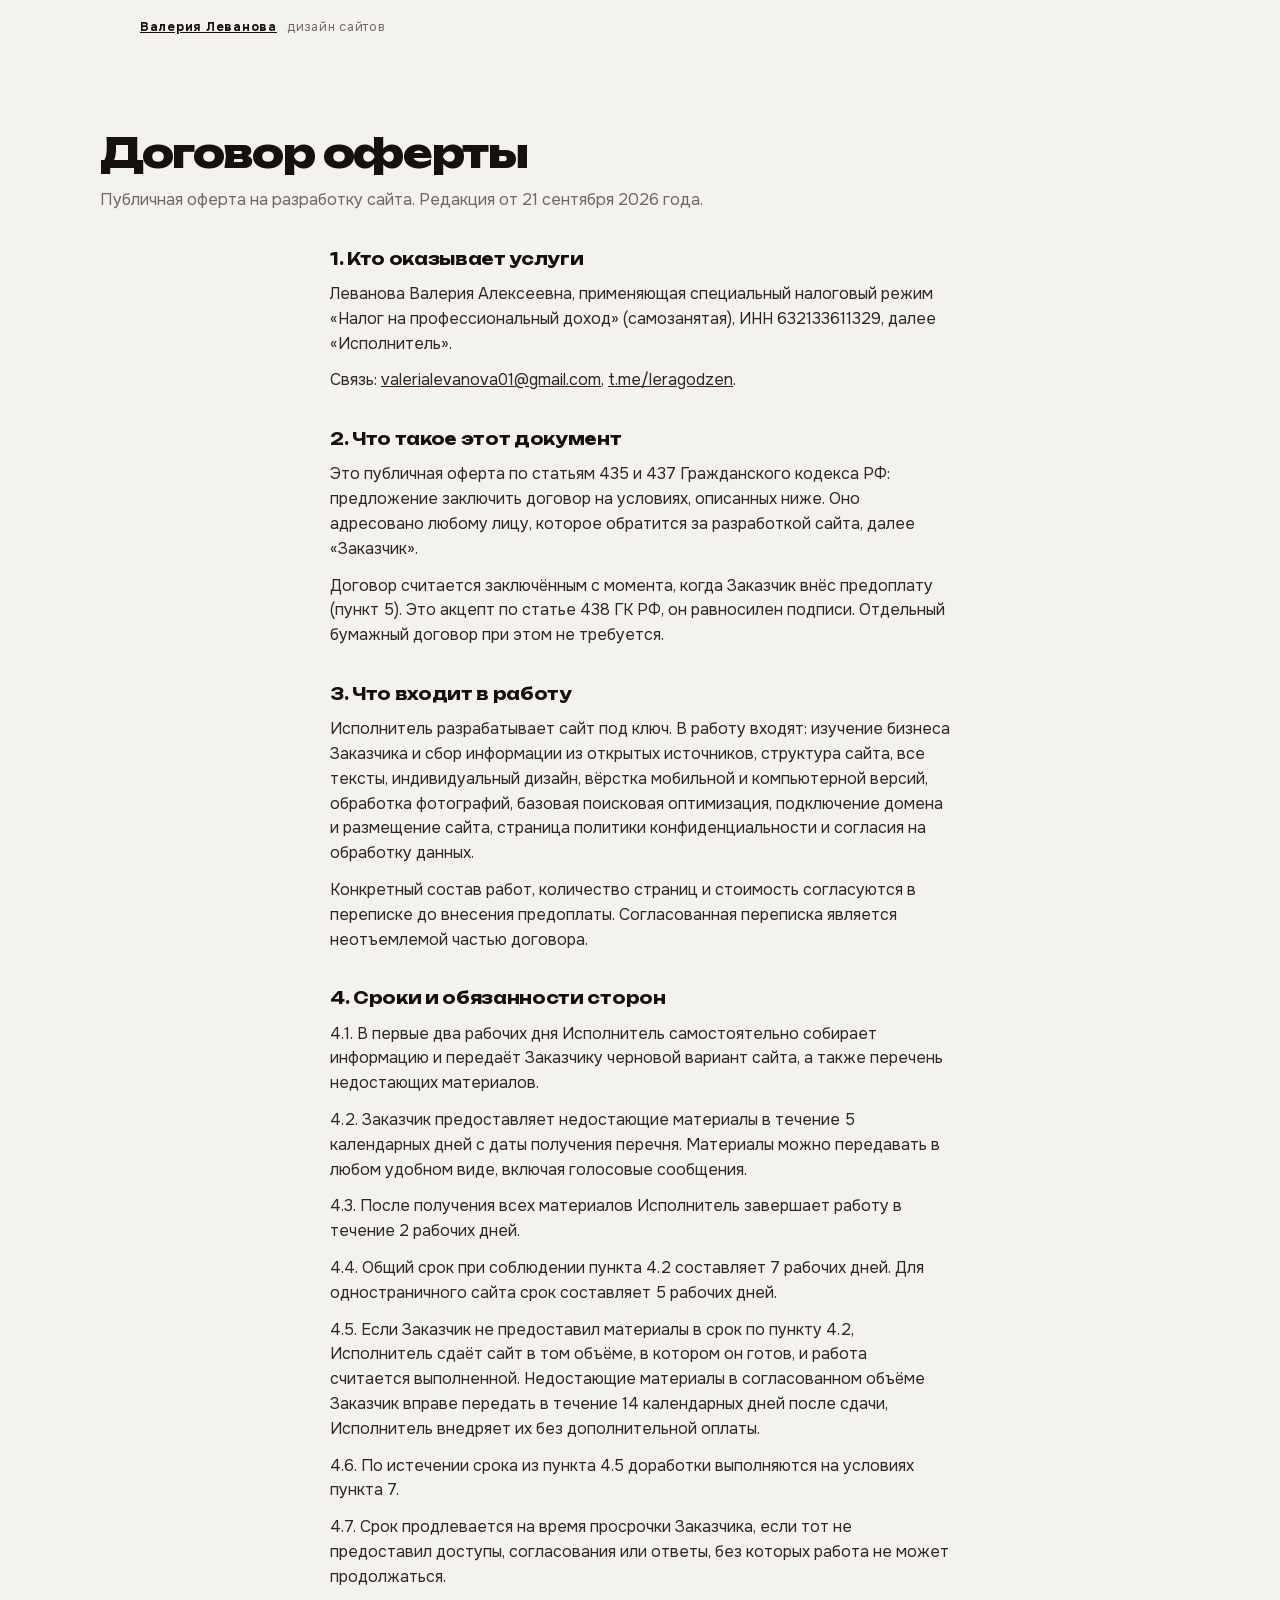
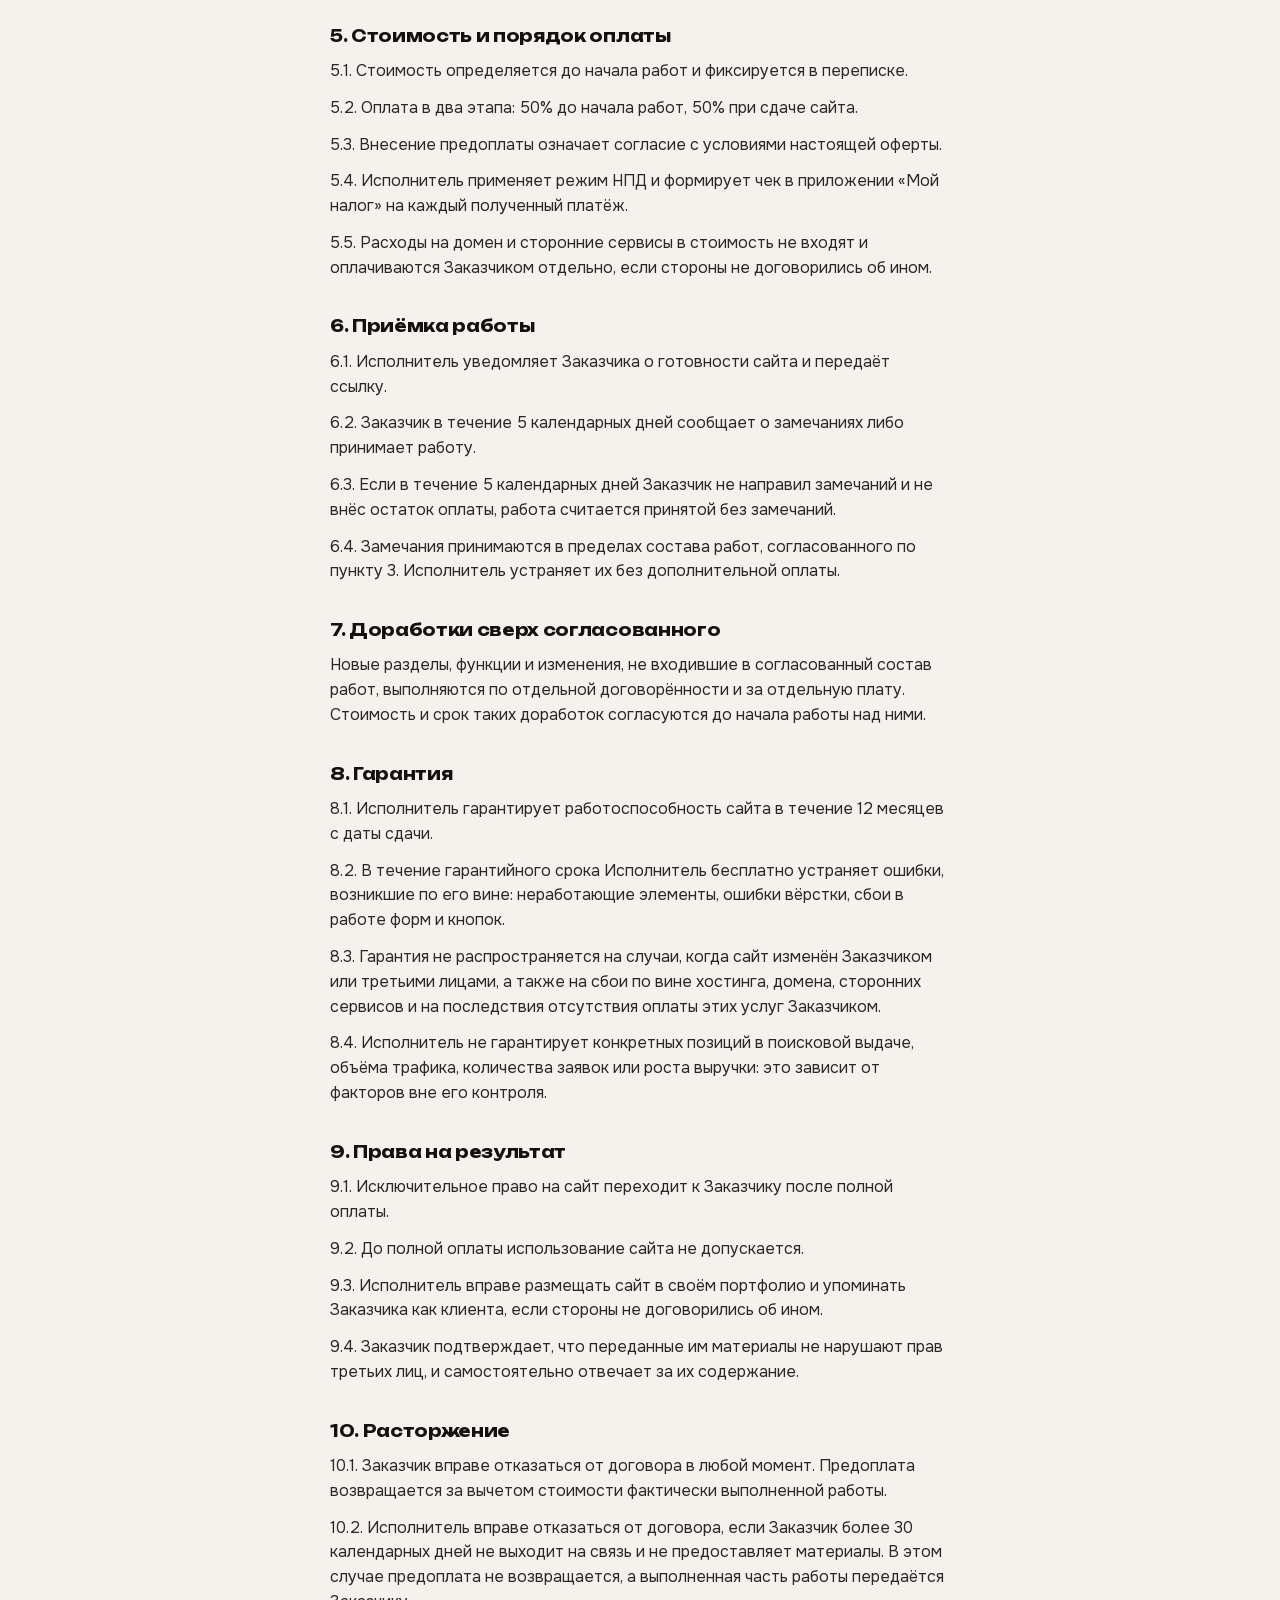
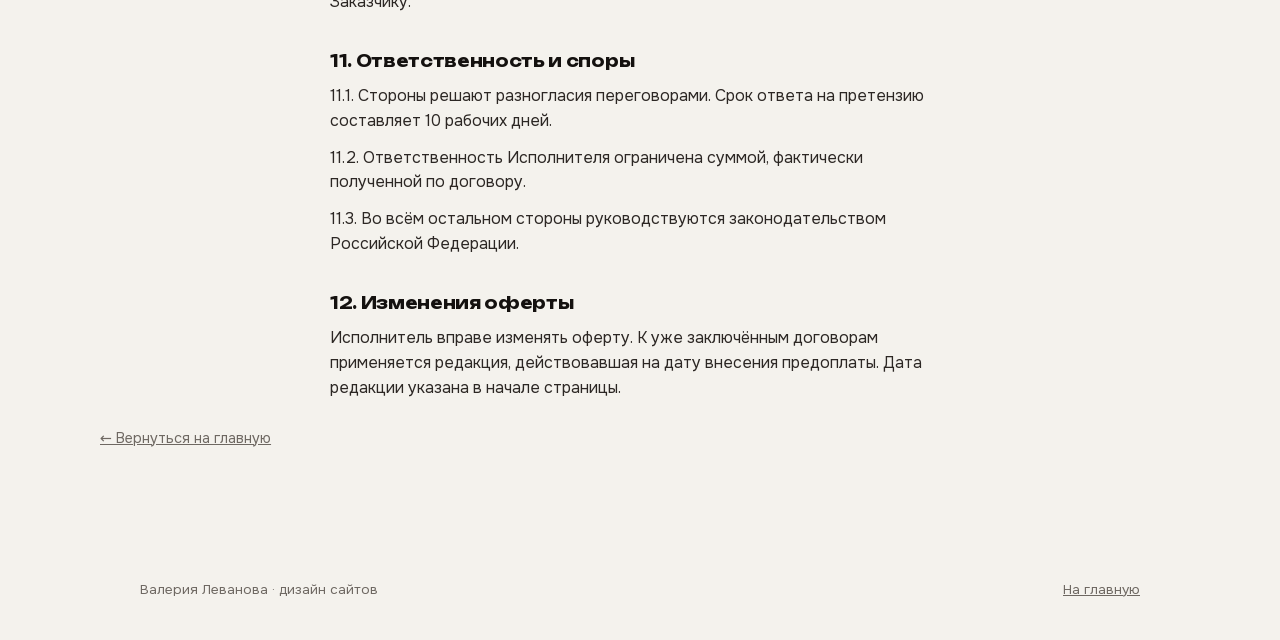
==== oferta.html @ 67a84aec "Второй отзыв Фёдора Никитича, кружок с курсором едет по рельсу Co-Authored-By: Claude Opus 5 <norepl" ====
<!doctype html>
<html lang="ru">
<head>
<meta charset="utf-8">
<meta name="viewport" content="width=device-width, initial-scale=1">
<title>Договор оферты · Валерия Леванова</title>
<meta name="description" content="Условия разработки сайта: сроки, оплата, правки, гарантия.">
<meta name="robots" content="noindex">
<link rel="icon" href="assets/favicon.svg" type="image/svg+xml">
<link rel="stylesheet" href="assets/fonts/fonts.css">
<link rel="stylesheet" href="assets/style.css?v=10">
</head>
<body>

<header class="top">
  <a class="top__name" href="index.html">Валерия Леванова</a>
  <span class="top__role">дизайн сайтов</span>
</header>

<section class="section">
  <h1 class="h2">Договор оферты</h1>
  <p class="section__lead">Публичная оферта на разработку сайта. Редакция от 21 сентября 2026 года.</p>

  <div class="doc">

    <h2>1. Кто оказывает услуги</h2>
    <p>Леванова Валерия Алексеевна, применяющая специальный налоговый режим
    «Налог на профессиональный доход» (самозанятая), ИНН 632133611329,
    далее «Исполнитель».</p>
    <p>Связь: <a href="mailto:valerialevanova01@gmail.com">valerialevanova01@gmail.com</a>,
    <a href="https://t.me/leragodzen" target="_blank" rel="noopener">t.me/leragodzen</a>.</p>

    <h2>2. Что такое этот документ</h2>
    <p>Это публичная оферта по статьям 435 и 437 Гражданского кодекса РФ: предложение
    заключить договор на условиях, описанных ниже. Оно адресовано любому лицу,
    которое обратится за разработкой сайта, далее «Заказчик».</p>
    <p>Договор считается заключённым с момента, когда Заказчик внёс предоплату
    (пункт 5). Это акцепт по статье 438 ГК РФ, он равносилен подписи.
    Отдельный бумажный договор при этом не требуется.</p>

    <h2>3. Что входит в работу</h2>
    <p>Исполнитель разрабатывает сайт под ключ. В работу входят: изучение бизнеса
    Заказчика и сбор информации из открытых источников, структура сайта, все тексты,
    индивидуальный дизайн, вёрстка мобильной и компьютерной версий, обработка
    фотографий, базовая поисковая оптимизация, подключение домена и размещение сайта,
    страница политики конфиденциальности и согласия на обработку данных.</p>
    <p>Конкретный состав работ, количество страниц и стоимость согласуются
    в переписке до внесения предоплаты. Согласованная переписка является
    неотъемлемой частью договора.</p>

    <h2>4. Сроки и обязанности сторон</h2>
    <p>4.1. В первые два рабочих дня Исполнитель самостоятельно собирает информацию
    и передаёт Заказчику черновой вариант сайта, а также перечень недостающих материалов.</p>
    <p>4.2. Заказчик предоставляет недостающие материалы в течение 5 календарных дней
    с даты получения перечня. Материалы можно передавать в любом удобном виде,
    включая голосовые сообщения.</p>
    <p>4.3. После получения всех материалов Исполнитель завершает работу
    в течение 2 рабочих дней.</p>
    <p>4.4. Общий срок при соблюдении пункта 4.2 составляет 7 рабочих дней.
    Для одностраничного сайта срок составляет 5 рабочих дней.</p>
    <p>4.5. Если Заказчик не предоставил материалы в срок по пункту 4.2, Исполнитель
    сдаёт сайт в том объёме, в котором он готов, и работа считается выполненной.
    Недостающие материалы в согласованном объёме Заказчик вправе передать
    в течение 14 календарных дней после сдачи, Исполнитель внедряет их
    без дополнительной оплаты.</p>
    <p>4.6. По истечении срока из пункта 4.5 доработки выполняются на условиях
    пункта 7.</p>
    <p>4.7. Срок продлевается на время просрочки Заказчика, если тот не предоставил
    доступы, согласования или ответы, без которых работа не может продолжаться.</p>

    <h2>5. Стоимость и порядок оплаты</h2>
    <p>5.1. Стоимость определяется до начала работ и фиксируется в переписке.</p>
    <p>5.2. Оплата в два этапа: 50% до начала работ, 50% при сдаче сайта.</p>
    <p>5.3. Внесение предоплаты означает согласие с условиями настоящей оферты.</p>
    <p>5.4. Исполнитель применяет режим НПД и формирует чек в приложении
    «Мой налог» на каждый полученный платёж.</p>
    <p>5.5. Расходы на домен и сторонние сервисы в стоимость не входят и оплачиваются
    Заказчиком отдельно, если стороны не договорились об ином.</p>

    <h2>6. Приёмка работы</h2>
    <p>6.1. Исполнитель уведомляет Заказчика о готовности сайта и передаёт ссылку.</p>
    <p>6.2. Заказчик в течение 5 календарных дней сообщает о замечаниях
    либо принимает работу.</p>
    <p>6.3. Если в течение 5 календарных дней Заказчик не направил замечаний
    и не внёс остаток оплаты, работа считается принятой без замечаний.</p>
    <p>6.4. Замечания принимаются в пределах состава работ, согласованного
    по пункту 3. Исполнитель устраняет их без дополнительной оплаты.</p>

    <h2>7. Доработки сверх согласованного</h2>
    <p>Новые разделы, функции и изменения, не входившие в согласованный состав работ,
    выполняются по отдельной договорённости и за отдельную плату. Стоимость
    и срок таких доработок согласуются до начала работы над ними.</p>

    <h2>8. Гарантия</h2>
    <p>8.1. Исполнитель гарантирует работоспособность сайта в течение 12 месяцев
    с даты сдачи.</p>
    <p>8.2. В течение гарантийного срока Исполнитель бесплатно устраняет ошибки,
    возникшие по его вине: неработающие элементы, ошибки вёрстки, сбои в работе форм
    и кнопок.</p>
    <p>8.3. Гарантия не распространяется на случаи, когда сайт изменён Заказчиком
    или третьими лицами, а также на сбои по вине хостинга, домена, сторонних сервисов
    и на последствия отсутствия оплаты этих услуг Заказчиком.</p>
    <p>8.4. Исполнитель не гарантирует конкретных позиций в поисковой выдаче,
    объёма трафика, количества заявок или роста выручки: это зависит
    от факторов вне его контроля.</p>

    <h2>9. Права на результат</h2>
    <p>9.1. Исключительное право на сайт переходит к Заказчику после полной оплаты.</p>
    <p>9.2. До полной оплаты использование сайта не допускается.</p>
    <p>9.3. Исполнитель вправе размещать сайт в своём портфолио и упоминать
    Заказчика как клиента, если стороны не договорились об ином.</p>
    <p>9.4. Заказчик подтверждает, что переданные им материалы не нарушают прав
    третьих лиц, и самостоятельно отвечает за их содержание.</p>

    <h2>10. Расторжение</h2>
    <p>10.1. Заказчик вправе отказаться от договора в любой момент. Предоплата
    возвращается за вычетом стоимости фактически выполненной работы.</p>
    <p>10.2. Исполнитель вправе отказаться от договора, если Заказчик более
    30 календарных дней не выходит на связь и не предоставляет материалы.
    В этом случае предоплата не возвращается, а выполненная часть работы
    передаётся Заказчику.</p>

    <h2>11. Ответственность и споры</h2>
    <p>11.1. Стороны решают разногласия переговорами. Срок ответа на претензию
    составляет 10 рабочих дней.</p>
    <p>11.2. Ответственность Исполнителя ограничена суммой, фактически
    полученной по договору.</p>
    <p>11.3. Во всём остальном стороны руководствуются законодательством
    Российской Федерации.</p>

    <h2>12. Изменения оферты</h2>
    <p>Исполнитель вправе изменять оферту. К уже заключённым договорам применяется
    редакция, действовавшая на дату внесения предоплаты. Дата редакции указана
    в начале страницы.</p>

  </div>

  <p class="note"><a href="index.html">← Вернуться на главную</a></p>
</section>

<footer class="foot">
  <p>Валерия Леванова · дизайн сайтов</p>
  <p><a href="index.html">На главную</a></p>
</footer>

<script src="assets/app.js?v=10" defer></script>

</body>
</html>
---- assets/fonts/fonts.css ----
@font-face {
  font-family: 'Onest';
  font-style: normal;
  font-weight: 400;
  font-display: swap;
  src: url(onest-400-cyrillic.woff2) format('woff2');
  unicode-range: U+0301, U+0400-045F, U+0490-0491, U+04B0-04B1, U+2116;
}
@font-face {
  font-family: 'Onest';
  font-style: normal;
  font-weight: 400;
  font-display: swap;
  src: url(onest-400-latin.woff2) format('woff2');
  unicode-range: U+0000-00FF, U+0131, U+0152-0153, U+02BB-02BC, U+02C6, U+02DA, U+02DC, U+0304, U+0308, U+0329, U+2000-206F, U+20AC, U+2122, U+2191, U+2193, U+2212, U+2215, U+FEFF, U+FFFD;
}
@font-face {
  font-family: 'Onest';
  font-style: normal;
  font-weight: 500;
  font-display: swap;
  src: url(onest-500-cyrillic.woff2) format('woff2');
  unicode-range: U+0301, U+0400-045F, U+0490-0491, U+04B0-04B1, U+2116;
}
@font-face {
  font-family: 'Onest';
  font-style: normal;
  font-weight: 500;
  font-display: swap;
  src: url(onest-500-latin.woff2) format('woff2');
  unicode-range: U+0000-00FF, U+0131, U+0152-0153, U+02BB-02BC, U+02C6, U+02DA, U+02DC, U+0304, U+0308, U+0329, U+2000-206F, U+20AC, U+2122, U+2191, U+2193, U+2212, U+2215, U+FEFF, U+FFFD;
}
@font-face {
  font-family: 'Onest';
  font-style: normal;
  font-weight: 700;
  font-display: swap;
  src: url(onest-700-cyrillic.woff2) format('woff2');
  unicode-range: U+0301, U+0400-045F, U+0490-0491, U+04B0-04B1, U+2116;
}
@font-face {
  font-family: 'Onest';
  font-style: normal;
  font-weight: 700;
  font-display: swap;
  src: url(onest-700-latin.woff2) format('woff2');
  unicode-range: U+0000-00FF, U+0131, U+0152-0153, U+02BB-02BC, U+02C6, U+02DA, U+02DC, U+0304, U+0308, U+0329, U+2000-206F, U+20AC, U+2122, U+2191, U+2193, U+2212, U+2215, U+FEFF, U+FFFD;
}
@font-face {
  font-family: 'Unbounded';
  font-style: normal;
  font-weight: 700;
  font-display: swap;
  src: url(unbounded-700-cyrillic.woff2) format('woff2');
  unicode-range: U+0301, U+0400-045F, U+0490-0491, U+04B0-04B1, U+2116;
}
@font-face {
  font-family: 'Unbounded';
  font-style: normal;
  font-weight: 700;
  font-display: swap;
  src: url(unbounded-700-latin.woff2) format('woff2');
  unicode-range: U+0000-00FF, U+0131, U+0152-0153, U+02BB-02BC, U+02C6, U+02DA, U+02DC, U+0304, U+0308, U+0329, U+2000-206F, U+20AC, U+2122, U+2191, U+2193, U+2212, U+2215, U+FEFF, U+FFFD;
}
@font-face {
  font-family: 'Unbounded';
  font-style: normal;
  font-weight: 800;
  font-display: swap;
  src: url(unbounded-800-cyrillic.woff2) format('woff2');
  unicode-range: U+0301, U+0400-045F, U+0490-0491, U+04B0-04B1, U+2116;
}
@font-face {
  font-family: 'Unbounded';
  font-style: normal;
  font-weight: 800;
  font-display: swap;
  src: url(unbounded-800-latin.woff2) format('woff2');
  unicode-range: U+0000-00FF, U+0131, U+0152-0153, U+02BB-02BC, U+02C6, U+02DA, U+02DC, U+0304, U+0308, U+0329, U+2000-206F, U+20AC, U+2122, U+2191, U+2193, U+2212, U+2215, U+FEFF, U+FFFD;
}
---- assets/style.css ----
/* Портфолио Валерии Левановой
   Палитра: бумага / чернила / пламя. Акцент один — пламя.
   Мобильная версия первична: один столбец до 760px. */

:root{
  --paper:#F4F2ED;
  --ink:#14110F;
  --flame:#E8410F;
  --ash:#6E6862;
  --line:rgba(20,17,15,.14);
  --white:#fff;
  --pad:20px;
  --wrap:1080px;
}

*,*::before,*::after{box-sizing:border-box}

html{-webkit-text-size-adjust:100%; scroll-behavior:smooth}

body{
  margin:0;
  background:var(--paper);
  color:var(--ink);
  font:400 1rem/1.55 'Onest',system-ui,-apple-system,'Segoe UI',sans-serif;
  -webkit-font-smoothing:antialiased;
  overflow-x:hidden;
}

img{max-width:100%;display:block}

a{color:inherit}

:focus-visible{outline:2px solid var(--flame); outline-offset:3px; border-radius:2px}

.skip{position:absolute;left:-9999px}
.skip:focus{left:12px;top:12px;z-index:50;background:var(--ink);color:var(--paper);padding:10px 14px;border-radius:8px}

/* ---------- типографика ---------- */

.h2{
  font-family:'Unbounded',system-ui,sans-serif;
  font-weight:800;
  font-size:clamp(1.55rem,7.5vw,2.5rem);
  line-height:1;
  letter-spacing:-.035em;
  margin:0 0 14px;
}
.h2--big{font-size:clamp(2rem,10vw,3.4rem)}
.h2 em{font-style:normal;color:var(--flame)}

.eyebrow{
  margin:0 0 22px;
  font-size:.72rem;
  font-weight:500;
  letter-spacing:.14em;
  text-transform:uppercase;
  color:var(--ash);
}

.section__lead{
  margin:0 0 34px;
  font-size:1.02rem;
  color:var(--ash);
  max-width:52ch;
}

.note{
  margin:26px 0 0;
  font-size:.9rem;
  color:var(--ash);
  max-width:52ch;
}

/* ---------- каркас ---------- */

.section{padding:64px var(--pad)}
.section > *{max-width:var(--wrap); margin-left:auto; margin-right:auto}

.top{
  display:flex;
  align-items:baseline;
  gap:10px;
  padding:18px var(--pad) 0;
  max-width:var(--wrap);
  margin:0 auto;
  font-size:.78rem;
  letter-spacing:.06em;
}
.top__name{font-weight:700}
.top__role{color:var(--ash)}

/* ---------- главный экран ---------- */

.hero{padding:48px var(--pad) 56px; max-width:var(--wrap); margin:0 auto}

.hero__h1{
  font-family:'Unbounded',system-ui,sans-serif;
  font-weight:800;
  font-size:clamp(2.1rem,10.4vw,5.2rem);
  line-height:.94;
  letter-spacing:-.045em;
  margin:0 0 24px;
  text-transform:uppercase;
}
.hero__h1 em{font-style:normal; color:var(--flame)}

.hero__lead{
  margin:0 0 30px;
  font-size:1.06rem;
  max-width:38ch;
  color:#2C2724;
}

.hero__cta{display:flex; flex-wrap:wrap; gap:10px; margin-bottom:38px}

.facts{
  list-style:none;
  margin:0;
  padding:22px 0 0;
  border-top:1px solid var(--line);
  display:grid;
  gap:10px;
  font-size:.92rem;
  color:var(--ash);
}
.facts b{
  font-family:'Unbounded',system-ui,sans-serif;
  font-weight:700;
  font-size:1.05rem;
  color:var(--ink);
  margin-right:6px;
  letter-spacing:-.02em;
}

/* ---------- кнопки ---------- */

.btn{
  display:inline-flex;
  align-items:center;
  justify-content:center;
  padding:14px 22px;
  border-radius:999px;
  font-size:.95rem;
  font-weight:500;
  text-decoration:none;
  border:1.5px solid transparent;
  transition:background .18s ease, color .18s ease, border-color .18s ease;
}
.btn--solid{background:var(--ink); color:var(--paper)}
.btn--solid:hover{background:var(--flame)}
.btn--line{border-color:var(--ink)}
.btn--line:hover{background:var(--ink); color:var(--paper)}
.btn--sm{padding:10px 18px; font-size:.88rem}
.btn--lg{padding:17px 32px; font-size:1.02rem}

/* ---------- работы ---------- */

.work{display:grid; gap:22px; justify-items:start}
.work + .work{margin-top:44px; padding-top:44px; border-top:1px solid var(--line)}

.phone{
  display:block;
  width:100%;
  max-width:200px;
  aspect-ratio:390/844;
  border:7px solid var(--ink);
  border-radius:32px;
  overflow:hidden;
  background:#E9E3D9; /* светлая подложка: пока скриншот грузится, не чернеет */
  position:relative;
  box-shadow:0 18px 40px -22px rgba(20,17,15,.55);
  transition:transform .25s ease;
}
.phone::after{
  content:"";
  position:absolute; top:6px; left:50%; transform:translateX(-50%);
  width:56px; height:5px; border-radius:99px;
  background:rgba(255,255,255,.55);
  z-index:2;
}
a.phone:hover{transform:translateY(-4px)}
.phone img{
  width:100%; height:100%;
  object-fit:cover; object-position:top center;
  pointer-events:none;            /* в Telegram тап по картинке съедался, ссылку не открывал */
  -webkit-touch-callout:none;
  user-select:none;
}

.phone--empty{
  display:grid;
  place-items:center;
  background:repeating-linear-gradient(45deg,#EFEAE2 0 12px,#E9E3D9 12px 24px);
  border-color:var(--line);
  border-style:dashed;
  box-shadow:none;
}
.phone--empty span{
  font-size:.82rem; text-align:center; line-height:1.4;
  letter-spacing:.1em; text-transform:uppercase; color:var(--ash);
}
.phone--empty::after{display:none}

.work__kind{
  margin:0 0 6px;
  font-size:.72rem; font-weight:500;
  letter-spacing:.13em; text-transform:uppercase;
  color:var(--flame);
}
.work__name{
  font-family:'Unbounded',system-ui,sans-serif;
  font-weight:700;
  font-size:1.45rem;
  letter-spacing:-.035em;
  margin:0 0 10px;
}
.work__note{margin:0 0 18px; max-width:42ch; color:#2C2724}
.work__links{margin-bottom:6px}

/* доказательство: было и стало */

.proof{
  margin:0 0 18px;
  padding:14px 16px;
  background:var(--white);
  border:1px solid var(--line);
  border-left:3px solid var(--flame);
  border-radius:12px;
  display:grid;
  gap:10px;
  max-width:46ch;
}
.proof__row{margin:0; font-size:.92rem; line-height:1.45; color:var(--ash)}
.proof__row b{
  display:block;
  font-family:'Unbounded',system-ui,sans-serif;
  font-weight:700;
  font-size:.6rem;
  letter-spacing:.14em;
  text-transform:uppercase;
  color:var(--ash);
  margin-bottom:3px;
}
.proof__row--now{color:#2C2724}
.proof__row--now b{color:var(--flame)}

/* отзыв заказчика */

.review{
  margin:0 0 18px;
  padding:0 0 0 16px;
  border-left:2px solid var(--line);
  max-width:46ch;
}
.review blockquote{
  margin:0 0 6px;
  font-size:1rem;
  line-height:1.5;
  color:var(--ink);
}
.review figcaption{
  font-size:.78rem;
  color:var(--ash);
  margin-bottom:8px;
}
.review__show{
  border:0;
  background:none;
  padding:0;
  font:inherit;
  font-size:.82rem;
  color:var(--flame);
  text-decoration:underline;
  text-underline-offset:3px;
  cursor:pointer;
}

/* окно с перепиской */

.shot[hidden]{display:none}
.shot{
  position:fixed; inset:0; z-index:60;
  background:rgba(20,17,15,.88);
  display:grid; place-items:center;
  padding:24px 16px;
}
.shot img{
  max-width:min(520px,100%);
  max-height:82vh;
  width:auto;
  border-radius:14px;
  box-shadow:0 30px 60px -20px rgba(0,0,0,.6);
}
.shot__close{
  position:absolute; top:14px; right:16px;
  width:42px; height:42px;
  border:0; border-radius:50%;
  background:var(--paper); color:var(--ink);
  font-size:1.6rem; line-height:1;
  cursor:pointer;
}

/* раскрытия */

.more{border-top:1px solid var(--line); margin-top:18px}
.more summary,
.q summary{
  list-style:none;
  cursor:pointer;
  padding:16px 34px 16px 0;
  position:relative;
  font-weight:500;
}
.more summary::-webkit-details-marker,
.q summary::-webkit-details-marker{display:none}
.more summary::after,
.q summary::after{
  content:"";
  position:absolute; right:4px; top:50%;
  width:13px; height:13px; margin-top:-6px;
  background:
    linear-gradient(var(--flame),var(--flame)) center/13px 1.5px no-repeat,
    linear-gradient(var(--flame),var(--flame)) center/1.5px 13px no-repeat;
  transition:transform .22s ease;
}
.more[open] summary::after,
.q[open] summary::after{transform:rotate(45deg)}

.more__list{margin:0 0 20px; display:grid; gap:4px}
.more__list dt{
  font-size:.7rem; letter-spacing:.13em; text-transform:uppercase;
  color:var(--ash); margin-top:14px;
}
.more__list dd{margin:0; max-width:56ch}

/* ---------- сроки (тёмный блок) ---------- */

.dark{background:var(--ink); color:var(--paper)}
.dark .section__lead{color:rgba(244,242,237,.66)}

.gantt{display:grid; gap:18px; margin-bottom:44px}
.gantt__label{margin:0 0 9px; font-size:.9rem; color:rgba(244,242,237,.66)}
.gantt__label b{color:var(--paper); font-weight:700}

.gantt__bar{display:grid; grid-template-columns:repeat(9,1fr); gap:5px}
.gantt__bar i{height:38px; border-radius:5px}
.gantt__bar--yours i{border:1.5px solid var(--flame)}
.gantt__bar--mine i{background:var(--paper)}
/* лесенка: сначала мои два дня, потом ваши пять, потом мои два */
.gantt__bar--yours i:first-child{grid-column-start:3}
.gantt__bar--last i:first-child{grid-column-start:8}

.gantt__note{
  margin:4px 0 0;
  font-size:.9rem;
  color:rgba(244,242,237,.66);
  max-width:46ch;
}

.terms{margin:0; display:grid; gap:2px}
.terms dt{
  font-size:.7rem; letter-spacing:.13em; text-transform:uppercase;
  color:var(--flame); margin-top:22px;
}
.terms dd{margin:0; max-width:56ch; color:rgba(244,242,237,.88)}

.terms__ps{
  margin:30px 0 0;
  padding-top:18px;
  border-top:1px solid rgba(244,242,237,.18);
  font-size:.86rem;
  line-height:1.5;
  color:rgba(244,242,237,.55);
  max-width:56ch;
}

/* ---------- что входит ---------- */

.included{
  list-style:none;
  margin:0;
  padding:0;
  display:grid;
  gap:0;
}
.included li{
  padding:15px 0 15px 26px;
  border-bottom:1px solid var(--line);
  position:relative;
  font-size:.98rem;
}
.included li b{
  font-family:'Unbounded',system-ui,sans-serif;
  font-weight:700;
  letter-spacing:-.01em;
}
.included li::before{
  content:"";
  position:absolute; left:0; top:24px;
  width:11px; height:1.5px; background:var(--flame);
}

/* выделенная плашка под списком «что входит» */
.pledge{
  margin:30px 0 0;
  padding:20px 22px;
  border:1.5px solid var(--ink);
  border-radius:18px;
  font-size:.98rem;
  line-height:1.5;
  max-width:56ch;
  background:var(--white);
}

/* ---------- цены ---------- */

.prices{display:grid; gap:16px}
.price{
  background:var(--white);
  border:1px solid var(--line);
  border-radius:18px;
  padding:26px 22px;
}
.price--main{border-color:var(--ink); border-width:1.5px}
.price__name{
  font-family:'Unbounded',system-ui,sans-serif;
  font-weight:700; font-size:1.02rem; letter-spacing:-.02em;
  margin:0 0 14px;
}
.price__sum{
  font-family:'Unbounded',system-ui,sans-serif;
  font-weight:800; font-size:1.55rem; letter-spacing:-.04em;
  margin:0 0 4px;
}
.price--main .price__sum{color:var(--flame)}
.price__time{margin:0 0 14px; font-size:.85rem; color:var(--ash)}
.price__what{margin:0; font-size:.94rem; color:#2C2724}

/* ---------- обо мне ---------- */

.about{display:grid; gap:26px}
.about > *{max-width:var(--wrap)}
.about__photo{
  border-radius:22px;
  overflow:hidden;
  max-width:300px;
  background:#E9E3D9;
}
.about__photo img{width:100%; height:auto}
.about__text p{margin:0 0 14px; max-width:54ch; color:#2C2724}

/* ---------- вопросы ---------- */

.q{border-bottom:1px solid var(--line)}
.q summary{font-size:1rem}
.q p{margin:0 0 20px; max-width:58ch; color:#2C2724}

/* ---------- текстовая страница ---------- */

.doc{max-width:62ch}
.doc h2{
  font-family:'Unbounded',system-ui,sans-serif;
  font-weight:700; font-size:1.02rem; letter-spacing:-.02em;
  margin:34px 0 10px;
}
.doc p{margin:0 0 12px; color:#2C2724}

/* ---------- контакты ---------- */

.contact{background:var(--flame); color:var(--white); text-align:left}
.contact .h2{margin-bottom:16px}
.contact .h2 em{color:var(--ink)}
.contact__lead{margin:0 0 30px; max-width:44ch; color:rgba(255,255,255,.92)}
.contact__btns{display:flex; flex-wrap:wrap; gap:12px}
.contact .btn--solid{background:var(--ink); color:var(--white)}
.contact .btn--solid:hover{background:var(--white); color:var(--ink)}
.contact .btn--line{border-color:rgba(255,255,255,.75); color:var(--white)}
.contact .btn--line:hover{background:var(--white); color:var(--flame); border-color:var(--white)}

/* ---------- подвал ---------- */

.foot{
  padding:34px var(--pad) 110px;
  max-width:var(--wrap);
  margin:0 auto;
  display:flex;
  flex-wrap:wrap;
  gap:6px 24px;
  justify-content:space-between;
  font-size:.85rem;
  color:var(--ash);
}
.foot p{margin:0}

/* ---------- липкая кнопка «Связаться» (только телефон) ---------- */

.bar{
  position:fixed;
  left:0; right:0; bottom:0;
  padding:10px 14px calc(10px + env(safe-area-inset-bottom));
  background:rgba(244,242,237,.94);
  backdrop-filter:blur(10px);
  border-top:1px solid var(--line);
  transform:translateY(105%);
  transition:transform .28s ease;
  z-index:30;
}
.bar.is-on{transform:none}

.bar__toggle{
  display:block;
  width:100%;
  border:0;
  cursor:pointer;
  background:var(--flame);
  color:var(--white);
  font-family:inherit;
  font-size:1rem;
  font-weight:500;
  padding:15px;
  border-radius:999px;
}

.bar__links{
  display:grid;
  gap:8px;
  overflow:hidden;
  max-height:0;
  opacity:0;
  transition:max-height .26s ease, opacity .2s ease, margin-bottom .26s ease;
}
.bar.is-open .bar__links{
  max-height:220px;
  opacity:1;
  margin-bottom:8px;
}

.bar__link{
  display:block;
  text-align:center;
  text-decoration:none;
  font-weight:500;
  padding:14px;
  border-radius:999px;
  border:1.5px solid var(--ink);
  color:var(--ink);
  background:var(--paper);
}
.bar__link--tg{background:var(--ink); color:var(--paper)}

/* ---------- планшет ---------- */

@media (min-width:760px){
  :root{--pad:40px}

  .section{padding:96px var(--pad)}
  .hero{padding:72px var(--pad) 88px}

  .facts{grid-auto-flow:column; justify-content:start; gap:44px}

  .work{grid-template-columns:228px 1fr; gap:44px; align-items:start}
  .work:nth-child(even) .phone{order:2}
  .work:nth-child(even) .work__body{order:1}
  .work + .work{margin-top:64px; padding-top:64px}

  .prices{grid-template-columns:repeat(3,1fr); gap:20px}

  .included{grid-template-columns:1fr 1fr; column-gap:44px}

  .about{grid-template-columns:280px 1fr; gap:48px; align-items:start}

  .gantt__bar i{height:52px}

  .bar{display:none}
  .foot{padding-bottom:40px}
}

@media (min-width:1080px){
  .hero__lead{font-size:1.15rem}
  .work{grid-template-columns:260px 1fr; gap:64px}
  .phone{max-width:260px}
}

@media (prefers-reduced-motion:reduce){
  html{scroll-behavior:auto}
  *,*::before,*::after{animation-duration:.01ms !important; transition-duration:.01ms !important}
}

/* ---------- рельс-оглавление справа (вместо системного скроллбара) ----------
   Сегмент на каждый раздел. Заливается по мере чтения раздела:
   сразу видно и сколько прошёл, и где находишься. */

html{scrollbar-width:none}
html::-webkit-scrollbar{display:none}

.rail{
  position:fixed;
  right:11px;
  top:50%;
  transform:translateY(-50%);
  z-index:25;
  display:grid;
  gap:6px;
}

/* кружок с курсором едет по рельсу вместе с прокруткой */
.rail__mark{
  position:absolute;
  left:50%;
  top:var(--go,0%);
  transform:translate(-50%,-50%);
  width:26px; height:26px;
  border-radius:50%;
  background:var(--flame);
  display:grid; place-items:center;
  box-shadow:0 4px 10px -3px rgba(20,17,15,.55);
  z-index:2;
  transition:top .12s linear;
  pointer-events:none;
}

.rail__seg{
  display:block;
  position:relative;
  text-decoration:none;
  pointer-events:none;   /* на телефоне — только индикатор */
}

.rail__seg span{
  display:block;
  width:3px;
  height:26px;
  border-radius:3px;
  background:rgba(122,114,106,.4);   /* читается и на бумаге, и на чернилах */
  overflow:hidden;
  position:relative;
}
.rail__seg span::after{
  content:"";
  position:absolute; left:0; top:0;
  width:100%;
  height:var(--fill,0%);
  background:var(--flame);
  border-radius:3px;
  transition:height .14s linear;
}

/* подпись раздела — только на компьютере, при наведении */
.rail__seg b{
  position:absolute;
  right:16px;
  top:50%;
  transform:translateY(-50%) translateX(4px);
  white-space:nowrap;
  font-family:'Unbounded',system-ui,sans-serif;
  font-weight:700;
  font-size:.62rem;
  letter-spacing:.06em;
  text-transform:uppercase;
  background:var(--flame);
  color:var(--paper);
  padding:5px 9px;
  border-radius:99px;
  opacity:0;
  pointer-events:none;
  transition:opacity .16s ease, transform .16s ease;
}

@media (min-width:760px){
  .rail{right:16px; gap:7px}
  .rail__seg{pointer-events:auto; cursor:pointer}
  .rail__seg span{height:32px; width:3px}
  .rail__seg:hover span{background:rgba(122,114,106,.7)}
  .rail__seg:hover b,
  .rail__seg:focus-visible b{opacity:1; transform:translateY(-50%) translateX(0)}
}

@media (prefers-reduced-motion:reduce){
  .rail__seg span::after{transition:none}
}
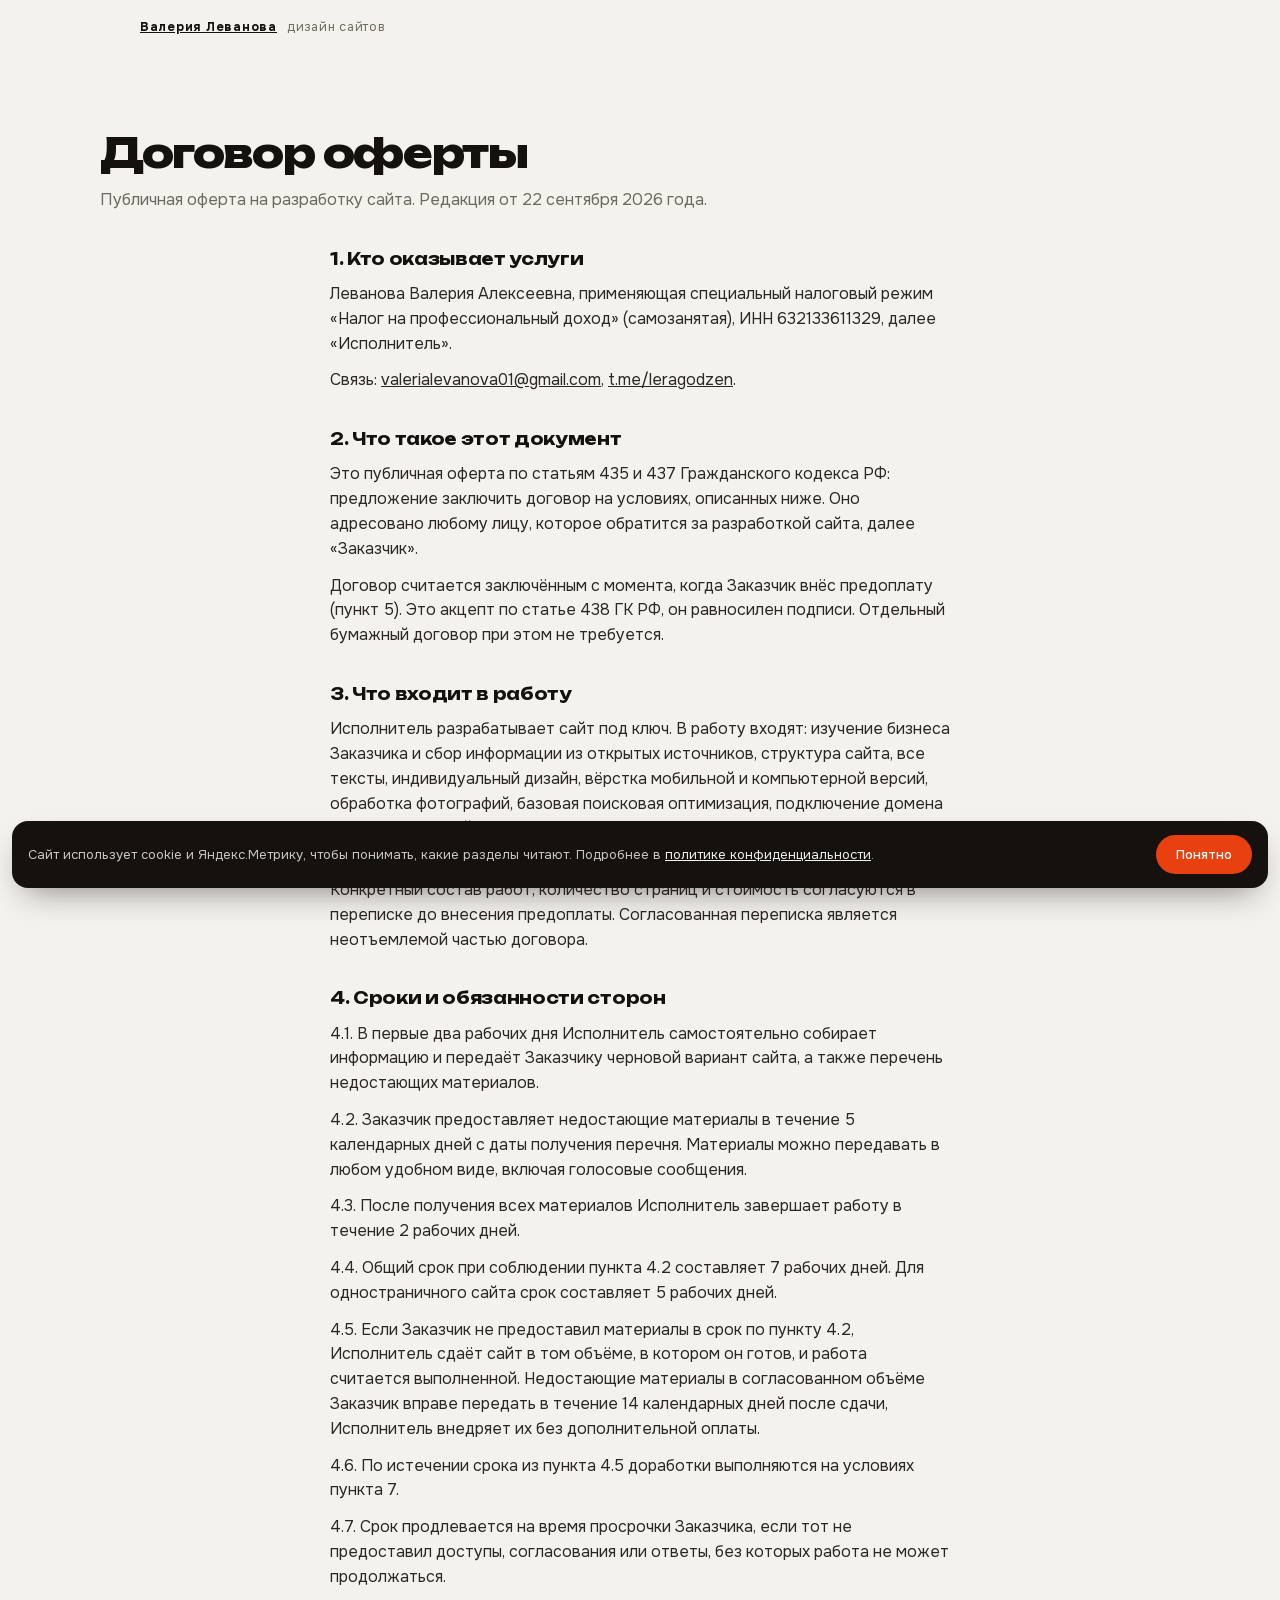
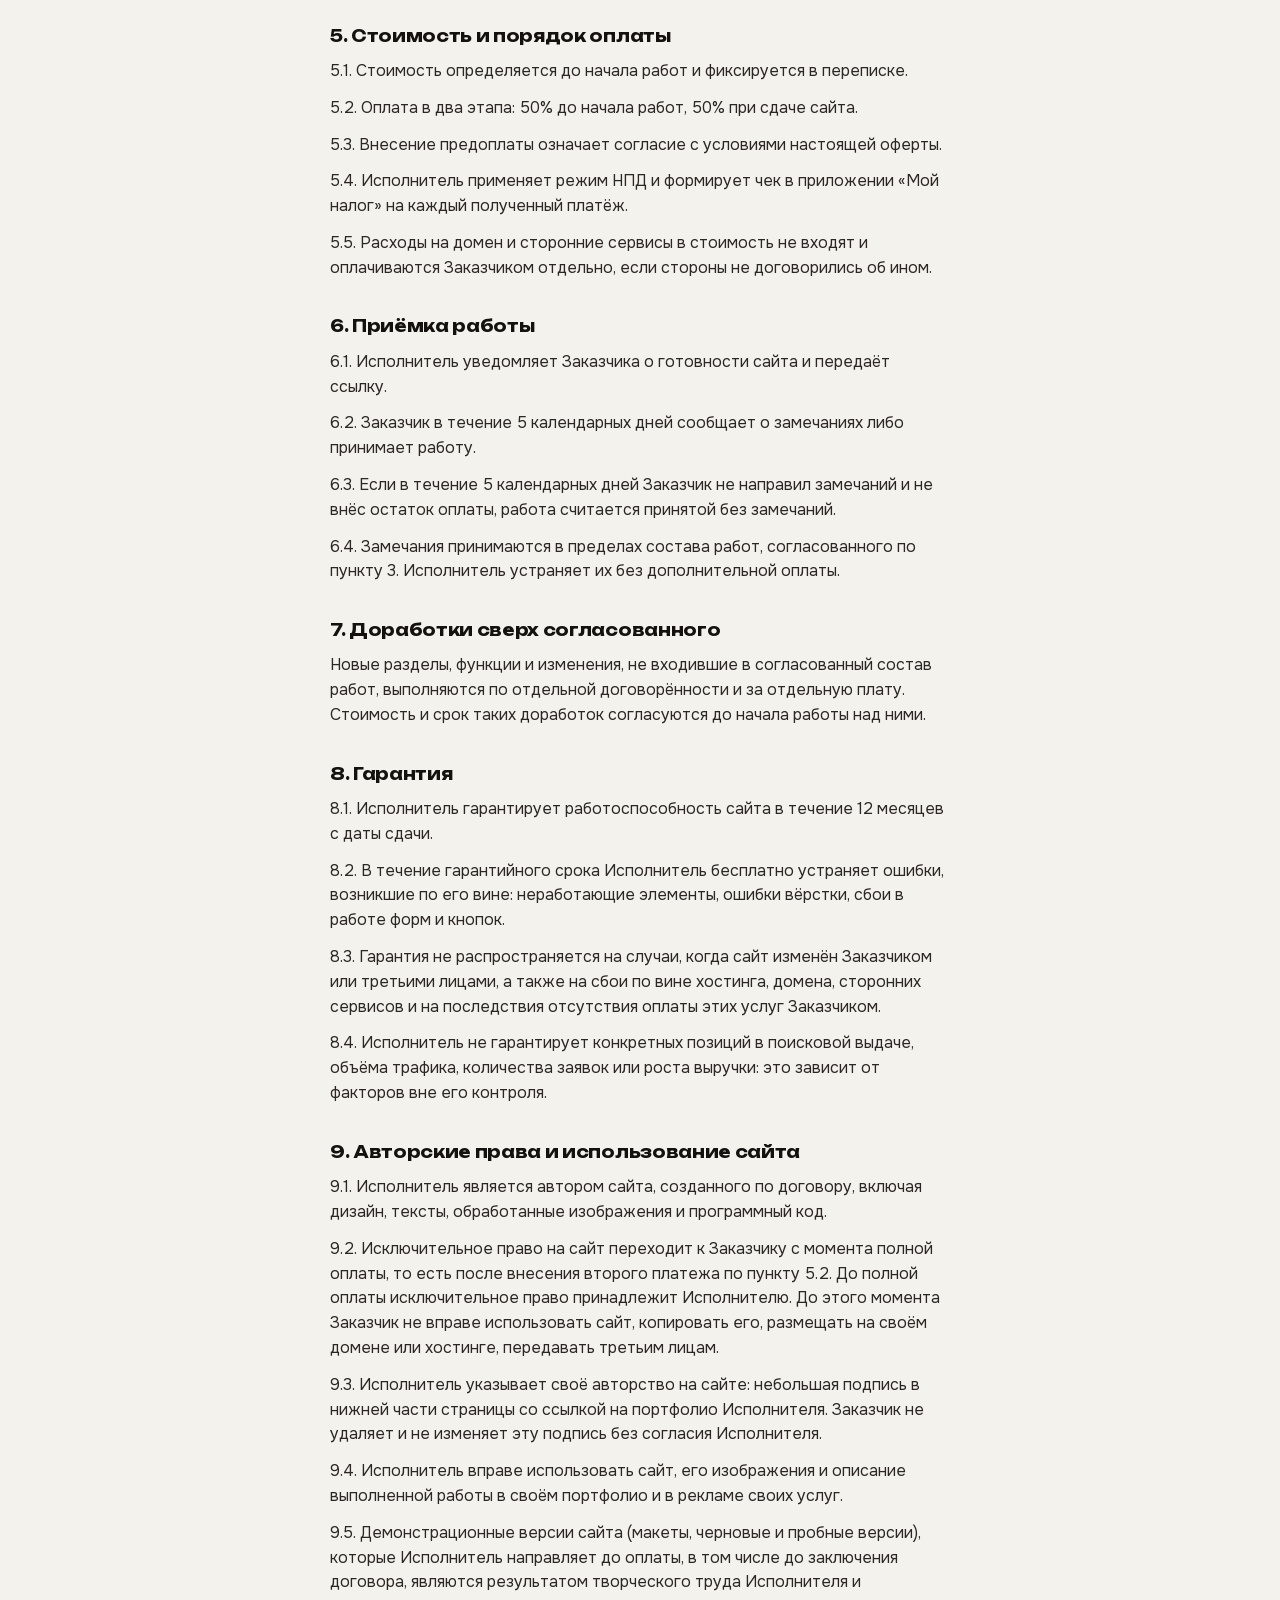
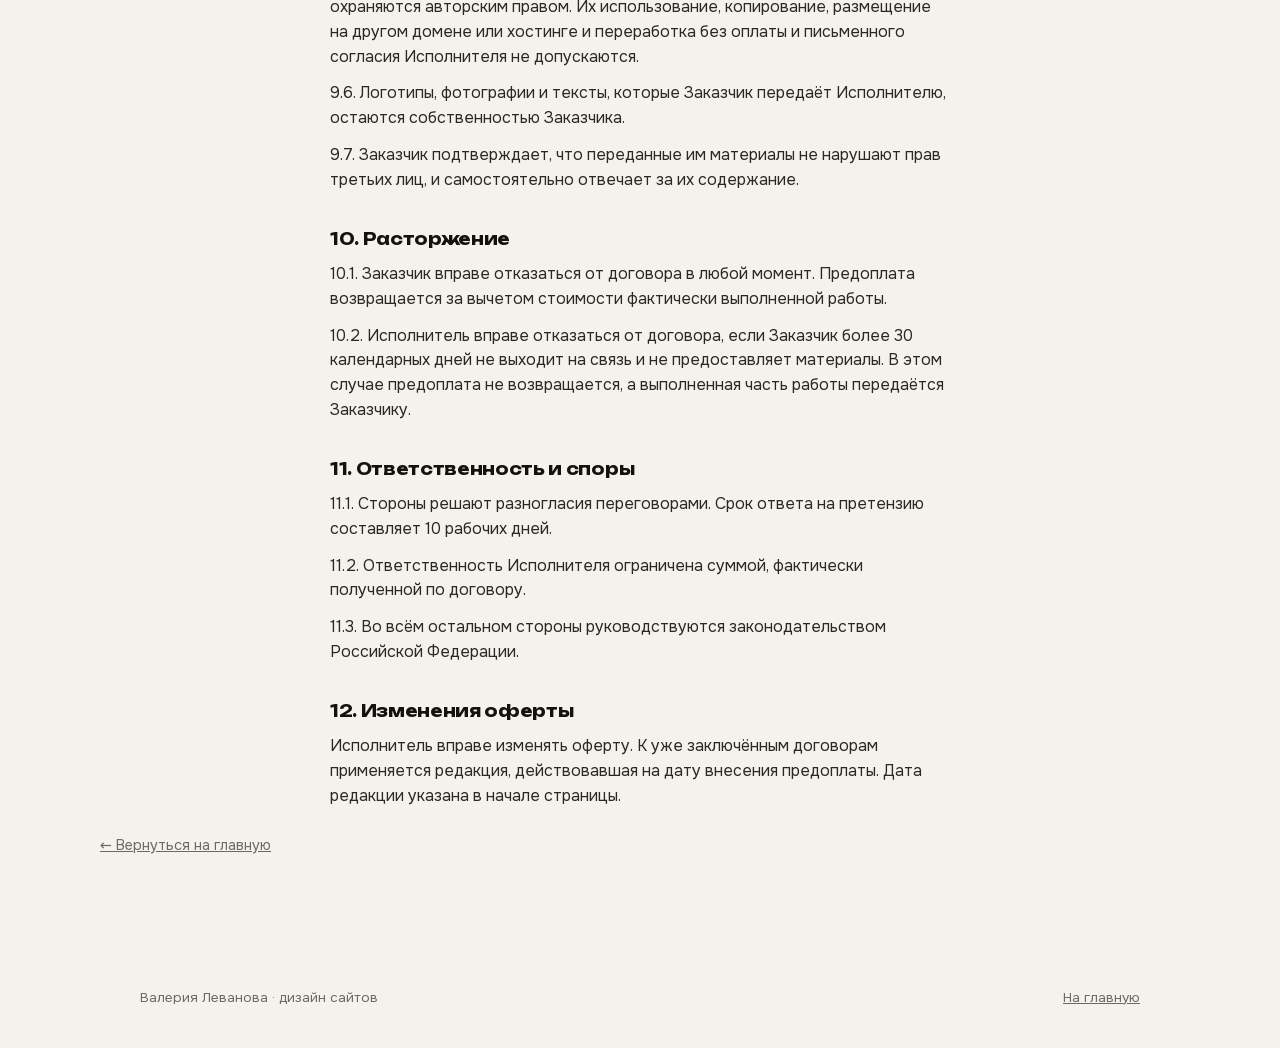
==== commit bb65499c: "Тариф интернет-магазин, Яндекс.Метрика с целями, плашка cookie, авторские права в оферте, заготовка " ====
--- a/oferta.html
+++ b/oferta.html
@@ -8,7 +8,8 @@
 <meta name="robots" content="noindex">
 <link rel="icon" href="assets/favicon.svg" type="image/svg+xml">
 <link rel="stylesheet" href="assets/fonts/fonts.css">
-<link rel="stylesheet" href="assets/style.css?v=10">
+<link rel="stylesheet" href="assets/style.css?v=13">
+<script src="assets/metrika.js?v=1" defer></script>
 </head>
 <body>
 
@@ -19,7 +20,7 @@
 
 <section class="section">
   <h1 class="h2">Договор оферты</h1>
-  <p class="section__lead">Публичная оферта на разработку сайта. Редакция от 21 сентября 2026 года.</p>
+  <p class="section__lead">Публичная оферта на разработку сайта. Редакция от 22 сентября 2026 года.</p>
 
   <div class="doc">
 
@@ -104,12 +105,27 @@
     объёма трафика, количества заявок или роста выручки: это зависит
     от факторов вне его контроля.</p>
 
-    <h2>9. Права на результат</h2>
-    <p>9.1. Исключительное право на сайт переходит к Заказчику после полной оплаты.</p>
-    <p>9.2. До полной оплаты использование сайта не допускается.</p>
-    <p>9.3. Исполнитель вправе размещать сайт в своём портфолио и упоминать
-    Заказчика как клиента, если стороны не договорились об ином.</p>
-    <p>9.4. Заказчик подтверждает, что переданные им материалы не нарушают прав
+    <h2>9. Авторские права и использование сайта</h2>
+    <p>9.1. Исполнитель является автором сайта, созданного по договору, включая
+    дизайн, тексты, обработанные изображения и программный код.</p>
+    <p>9.2. Исключительное право на сайт переходит к Заказчику с момента полной
+    оплаты, то есть после внесения второго платежа по пункту 5.2. До полной оплаты
+    исключительное право принадлежит Исполнителю. До этого момента Заказчик
+    не вправе использовать сайт, копировать его, размещать на своём домене
+    или хостинге, передавать третьим лицам.</p>
+    <p>9.3. Исполнитель указывает своё авторство на сайте: небольшая подпись
+    в нижней части страницы со ссылкой на портфолио Исполнителя. Заказчик
+    не удаляет и не изменяет эту подпись без согласия Исполнителя.</p>
+    <p>9.4. Исполнитель вправе использовать сайт, его изображения и описание
+    выполненной работы в своём портфолио и в рекламе своих услуг.</p>
+    <p>9.5. Демонстрационные версии сайта (макеты, черновые и пробные версии),
+    которые Исполнитель направляет до оплаты, в том числе до заключения договора,
+    являются результатом творческого труда Исполнителя и охраняются авторским
+    правом. Их использование, копирование, размещение на другом домене или хостинге
+    и переработка без оплаты и письменного согласия Исполнителя не допускаются.</p>
+    <p>9.6. Логотипы, фотографии и тексты, которые Заказчик передаёт Исполнителю,
+    остаются собственностью Заказчика.</p>
+    <p>9.7. Заказчик подтверждает, что переданные им материалы не нарушают прав
     третьих лиц, и самостоятельно отвечает за их содержание.</p>
 
     <h2>10. Расторжение</h2>
@@ -143,7 +159,13 @@
   <p><a href="index.html">На главную</a></p>
 </footer>
 
-<script src="assets/app.js?v=10" defer></script>
+<script src="assets/app.js?v=13" defer></script>
+
+
+<div class="cookie" id="cookie" hidden>
+  <p>Сайт использует cookie и Яндекс.Метрику, чтобы понимать, какие разделы читают. Подробнее в <a href="privacy.html">политике конфиденциальности</a>.</p>
+  <button type="button" id="cookieOk">Понятно</button>
+</div>
 
 </body>
 </html>
--- a/assets/style.css
+++ b/assets/style.css
@@ -414,7 +414,7 @@
 
 /* ---------- цены ---------- */
 
-.prices{display:grid; gap:16px}
+.prices{display:grid; gap:16px}   /* телефон: столбиком */
 .price{
   background:var(--white);
   border:1px solid var(--line);
@@ -435,6 +435,7 @@
 .price--main .price__sum{color:var(--flame)}
 .price__time{margin:0 0 14px; font-size:.85rem; color:var(--ash)}
 .price__what{margin:0; font-size:.94rem; color:#2C2724}
+.price__what a{color:var(--flame); text-underline-offset:3px}
 
 /* ---------- обо мне ---------- */
 
@@ -563,7 +564,7 @@
   .work:nth-child(even) .work__body{order:1}
   .work + .work{margin-top:64px; padding-top:64px}
 
-  .prices{grid-template-columns:repeat(3,1fr); gap:20px}
+  .prices{grid-template-columns:repeat(2,1fr); gap:20px}
 
   .included{grid-template-columns:1fr 1fr; column-gap:44px}
 
@@ -601,22 +602,6 @@
   z-index:25;
   display:grid;
   gap:6px;
-}
-
-/* кружок с курсором едет по рельсу вместе с прокруткой */
-.rail__mark{
-  position:absolute;
-  left:50%;
-  top:var(--go,0%);
-  transform:translate(-50%,-50%);
-  width:26px; height:26px;
-  border-radius:50%;
-  background:var(--flame);
-  display:grid; place-items:center;
-  box-shadow:0 4px 10px -3px rgba(20,17,15,.55);
-  z-index:2;
-  transition:top .12s linear;
-  pointer-events:none;
 }
 
 .rail__seg{
@@ -678,3 +663,42 @@
 @media (prefers-reduced-motion:reduce){
   .rail__seg span::after{transition:none}
 }
+
+/* ---------- плашка про cookie ---------- */
+
+.cookie[hidden]{display:none}
+.cookie{
+  position:fixed;
+  left:12px; right:12px;
+  bottom:calc(12px + env(safe-area-inset-bottom));
+  z-index:40;
+  display:flex;
+  flex-wrap:wrap;
+  align-items:center;
+  gap:12px;
+  padding:14px 16px;
+  border-radius:16px;
+  background:var(--ink);
+  color:rgba(244,242,237,.82);
+  font-size:.82rem;
+  line-height:1.45;
+  box-shadow:0 14px 34px -14px rgba(20,17,15,.55);
+}
+.cookie p{margin:0; flex:1 1 200px}
+.cookie a{color:var(--paper)}
+.cookie button{
+  flex:0 0 auto;
+  border:0;
+  border-radius:999px;
+  background:var(--flame);
+  color:var(--white);
+  font:inherit;
+  font-weight:500;
+  padding:10px 20px;
+  cursor:pointer;
+}
+
+/* на телефоне липкая кнопка «Связаться» стоит внизу — поднимаем плашку над ней */
+@media (max-width:759px){
+  .cookie{bottom:calc(84px + env(safe-area-inset-bottom))}
+}
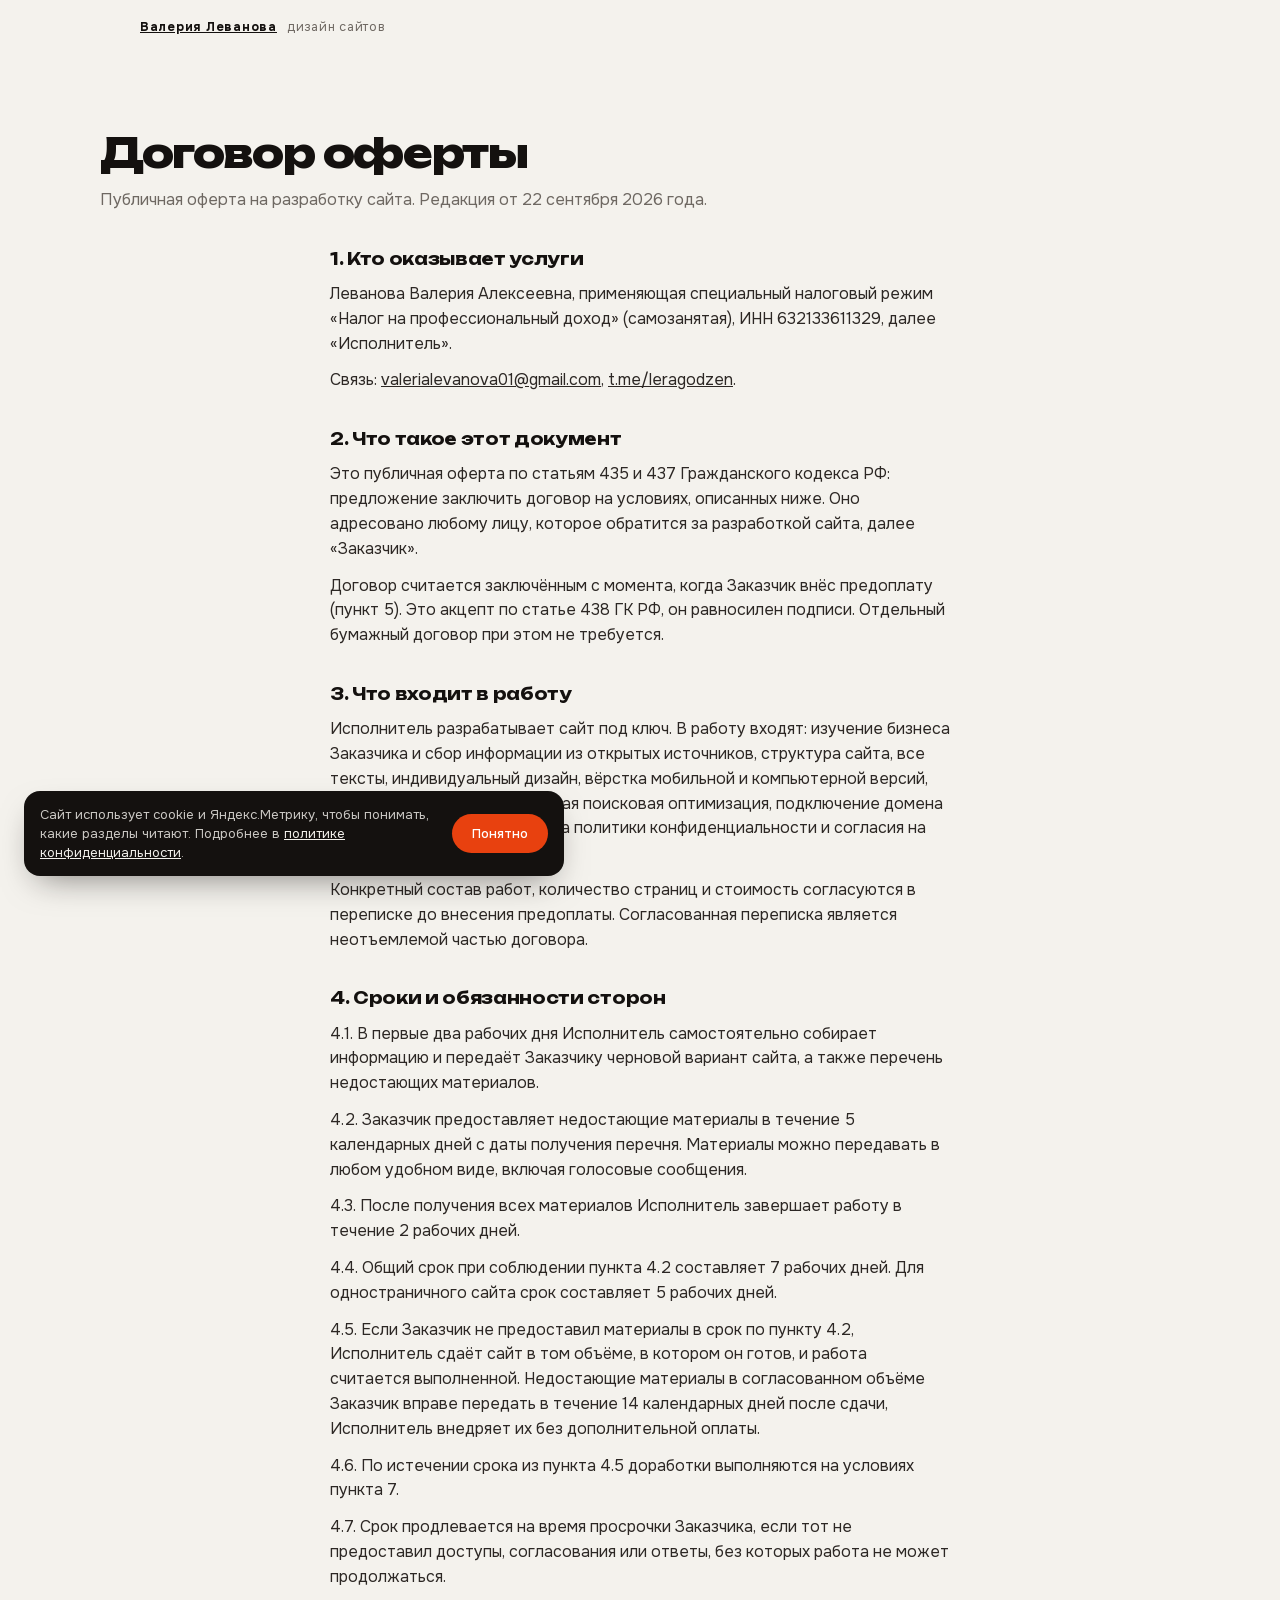
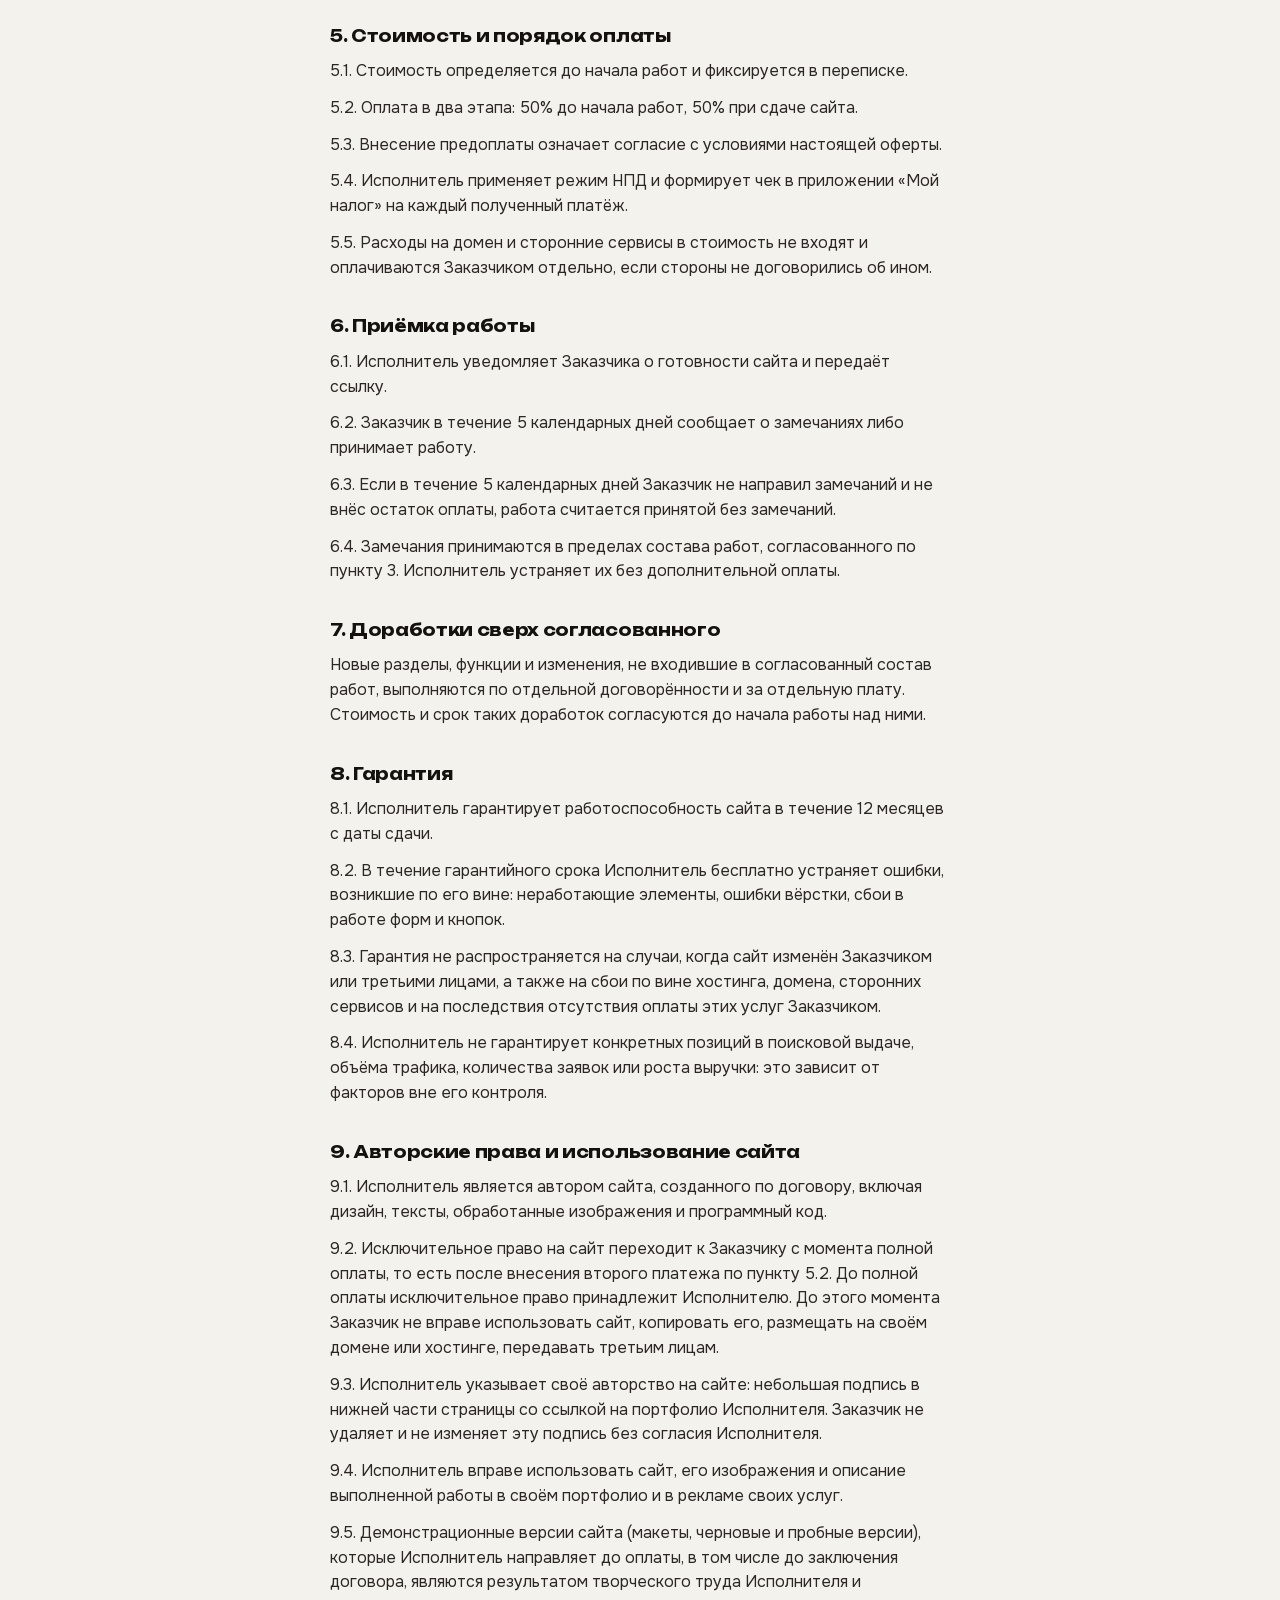
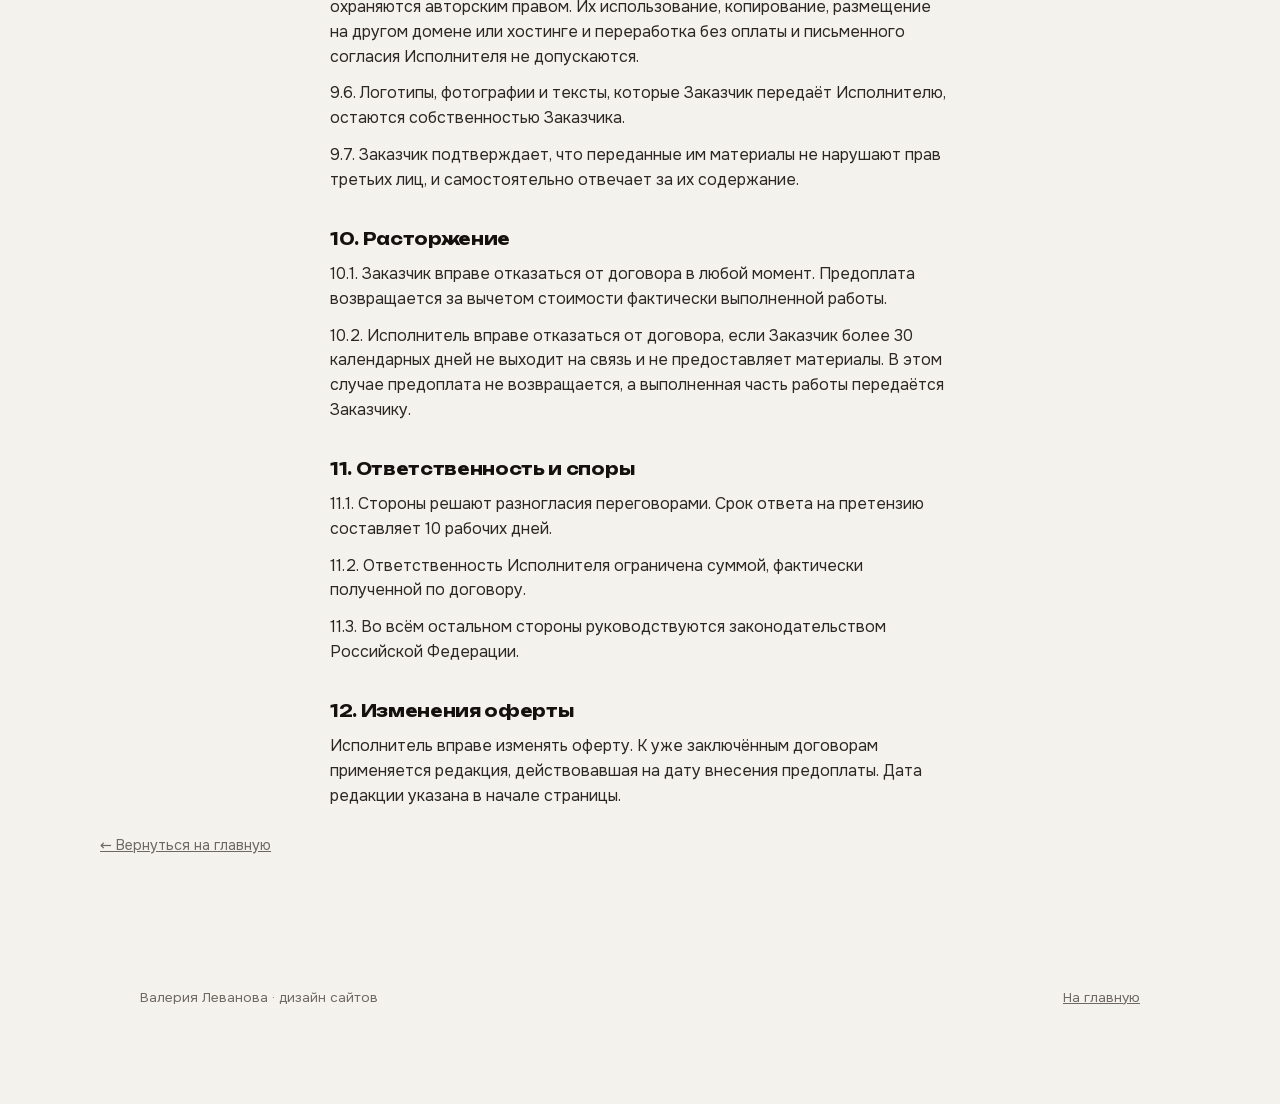
==== commit 57621a01: "Переезд на pixellord.ru, оффер про доход и клиентов, плавающая кнопка связи Первый экран открывается" ====
--- a/oferta.html
+++ b/oferta.html
@@ -8,7 +8,7 @@
 <meta name="robots" content="noindex">
 <link rel="icon" href="assets/favicon.svg" type="image/svg+xml">
 <link rel="stylesheet" href="assets/fonts/fonts.css">
-<link rel="stylesheet" href="assets/style.css?v=13">
+<link rel="stylesheet" href="assets/style.css?v=14">
 <script src="assets/metrika.js?v=1" defer></script>
 </head>
 <body>
@@ -159,7 +159,7 @@
   <p><a href="index.html">На главную</a></p>
 </footer>
 
-<script src="assets/app.js?v=13" defer></script>
+<script src="assets/app.js?v=14" defer></script>
 
 
 <div class="cookie" id="cookie" hidden>
--- a/assets/style.css
+++ b/assets/style.css
@@ -103,6 +103,17 @@
   text-transform:uppercase;
 }
 .hero__h1 em{font-style:normal; color:var(--flame)}
+
+/* главный посыл: доход и клиенты. Стоит между заголовком и пояснением */
+.hero__claim{
+  margin:0 0 18px;
+  font-weight:700;
+  font-size:1.16rem;
+  line-height:1.4;
+  max-width:34ch;
+  letter-spacing:-.01em;
+}
+.hero__claim em{font-style:normal; color:var(--flame)}
 
 .hero__lead{
   margin:0 0 30px;
@@ -155,7 +166,7 @@
 
 /* ---------- работы ---------- */
 
-.work{display:grid; gap:22px; justify-items:start}
+.work{display:grid; gap:22px; justify-items:start; scroll-margin-top:24px}
 .work + .work{margin-top:44px; padding-top:44px; border-top:1px solid var(--line)}
 
 .phone{
@@ -437,6 +448,16 @@
 .price__what{margin:0; font-size:.94rem; color:#2C2724}
 .price__what a{color:var(--flame); text-underline-offset:3px}
 
+/* тариф не основной — плашка тише остальных */
+.price--quiet{
+  background:transparent;
+  border-color:rgba(20,17,15,.09);
+}
+.price--quiet .price__name,
+.price--quiet .price__sum{color:var(--ash)}
+.price--quiet .price__sum{font-size:1.3rem}
+.price--quiet .price__what{color:var(--ash)}
+
 /* ---------- обо мне ---------- */
 
 .about{display:grid; gap:26px}
@@ -493,60 +514,92 @@
 }
 .foot p{margin:0}
 
-/* ---------- липкая кнопка «Связаться» (только телефон) ---------- */
+/* ---------- плавающая кнопка «Связаться» (всегда справа снизу) ----------
+   Контейнер не ловит касания: иначе прозрачная область вокруг кнопки
+   съедает нажатия по содержимому страницы в правом нижнем углу. */
 
 .bar{
   position:fixed;
-  left:0; right:0; bottom:0;
-  padding:10px 14px calc(10px + env(safe-area-inset-bottom));
-  background:rgba(244,242,237,.94);
-  backdrop-filter:blur(10px);
-  border-top:1px solid var(--line);
-  transform:translateY(105%);
-  transition:transform .28s ease;
-  z-index:30;
-}
-.bar.is-on{transform:none}
+  right:14px;
+  bottom:calc(16px + env(safe-area-inset-bottom));
+  z-index:45;
+  display:grid;
+  justify-items:end;
+  gap:8px;
+  pointer-events:none;
+}
 
 .bar__toggle{
-  display:block;
-  width:100%;
+  --ring:rgba(232,65,15,.5);
+  pointer-events:auto;
+  display:inline-flex;
+  align-items:center;
   border:0;
   cursor:pointer;
   background:var(--flame);
   color:var(--white);
   font-family:inherit;
-  font-size:1rem;
+  font-size:.98rem;
   font-weight:500;
-  padding:15px;
+  padding:16px 24px;
   border-radius:999px;
+  -webkit-tap-highlight-color:transparent;
+  touch-action:manipulation;
+  transition:background .18s ease, transform .12s ease;
+  animation:barPulse 2.8s ease-out infinite;
+}
+.bar__toggle:active{transform:scale(.97)}
+.bar.is-open .bar__toggle{background:var(--ink); animation:none}
+
+/* над оранжевым блоком контактов оранжевая кнопка сливалась бы с фоном */
+.bar.is-dark .bar__toggle{background:var(--ink); --ring:rgba(20,17,15,.45)}
+
+@media (hover:hover){
+  .bar__toggle:hover{background:var(--ink); animation:none}
+}
+
+/* мягкая пульсация: кольцо расходится от кнопки и гаснет */
+@keyframes barPulse{
+  0%  {box-shadow:0 12px 26px -12px rgba(20,17,15,.5), 0 0 0 0 var(--ring)}
+  70% {box-shadow:0 12px 26px -12px rgba(20,17,15,.5), 0 0 0 16px rgba(0,0,0,0)}
+  100%{box-shadow:0 12px 26px -12px rgba(20,17,15,.5), 0 0 0 0 rgba(0,0,0,0)}
 }
 
 .bar__links{
   display:grid;
+  justify-items:end;
   gap:8px;
-  overflow:hidden;
-  max-height:0;
+  pointer-events:none;
+  visibility:hidden;
   opacity:0;
-  transition:max-height .26s ease, opacity .2s ease, margin-bottom .26s ease;
+  transform:translateY(10px) scale(.96);
+  transform-origin:100% 100%;
+  transition:opacity .2s ease, transform .2s ease, visibility .2s;
 }
 .bar.is-open .bar__links{
-  max-height:220px;
+  pointer-events:auto;
+  visibility:visible;
   opacity:1;
-  margin-bottom:8px;
+  transform:none;
 }
 
 .bar__link{
-  display:block;
-  text-align:center;
+  display:inline-flex;
+  align-items:center;
   text-decoration:none;
   font-weight:500;
-  padding:14px;
+  font-size:.92rem;
+  padding:12px 20px;
   border-radius:999px;
   border:1.5px solid var(--ink);
   color:var(--ink);
   background:var(--paper);
-}
+  box-shadow:0 10px 22px -14px rgba(20,17,15,.6);
+  -webkit-tap-highlight-color:transparent;
+  touch-action:manipulation;
+  transition:transform .12s ease;
+}
+.bar__link:active{transform:scale(.97)}
 .bar__link--tg{background:var(--ink); color:var(--paper)}
 
 /* ---------- планшет ---------- */
@@ -572,11 +625,12 @@
 
   .gantt__bar i{height:52px}
 
-  .bar{display:none}
-  .foot{padding-bottom:40px}
+  .bar{right:34px; bottom:26px}
+  .foot{padding-bottom:96px}
 }
 
 @media (min-width:1080px){
+  .hero__claim{font-size:1.42rem; max-width:30ch}
   .hero__lead{font-size:1.15rem}
   .work{grid-template-columns:260px 1fr; gap:64px}
   .phone{max-width:260px}
@@ -698,7 +752,12 @@
   cursor:pointer;
 }
 
-/* на телефоне липкая кнопка «Связаться» стоит внизу — поднимаем плашку над ней */
+/* на телефоне плашка и кнопка «Связаться» делят низ экрана: пока плашка
+   висит, кнопку не показываем, после «Понятно» она на месте */
 @media (max-width:759px){
-  .cookie{bottom:calc(84px + env(safe-area-inset-bottom))}
-}
+  body.cookie-on .bar{display:none}
+}
+/* на компьютере плашка уходит влево и с кнопкой не пересекается */
+@media (min-width:760px){
+  .cookie{right:auto; max-width:540px; left:24px; bottom:24px}
+}
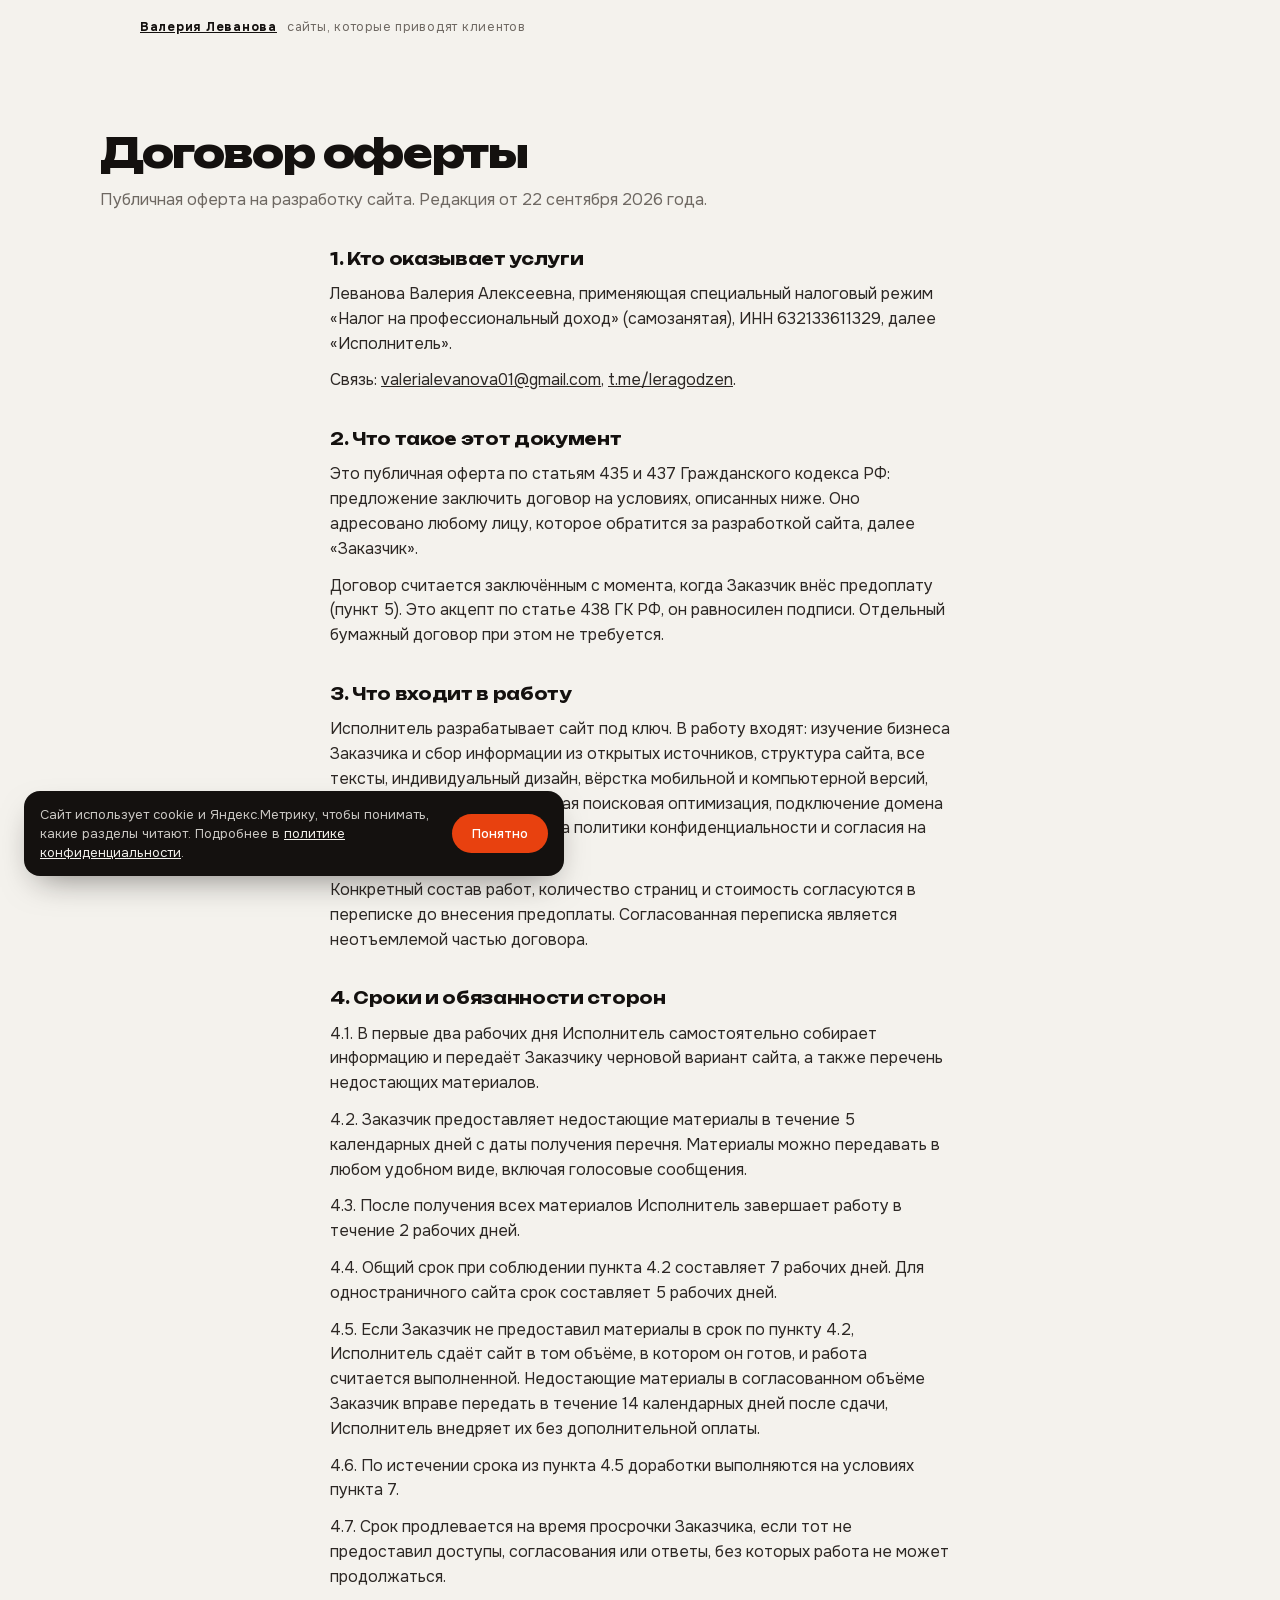
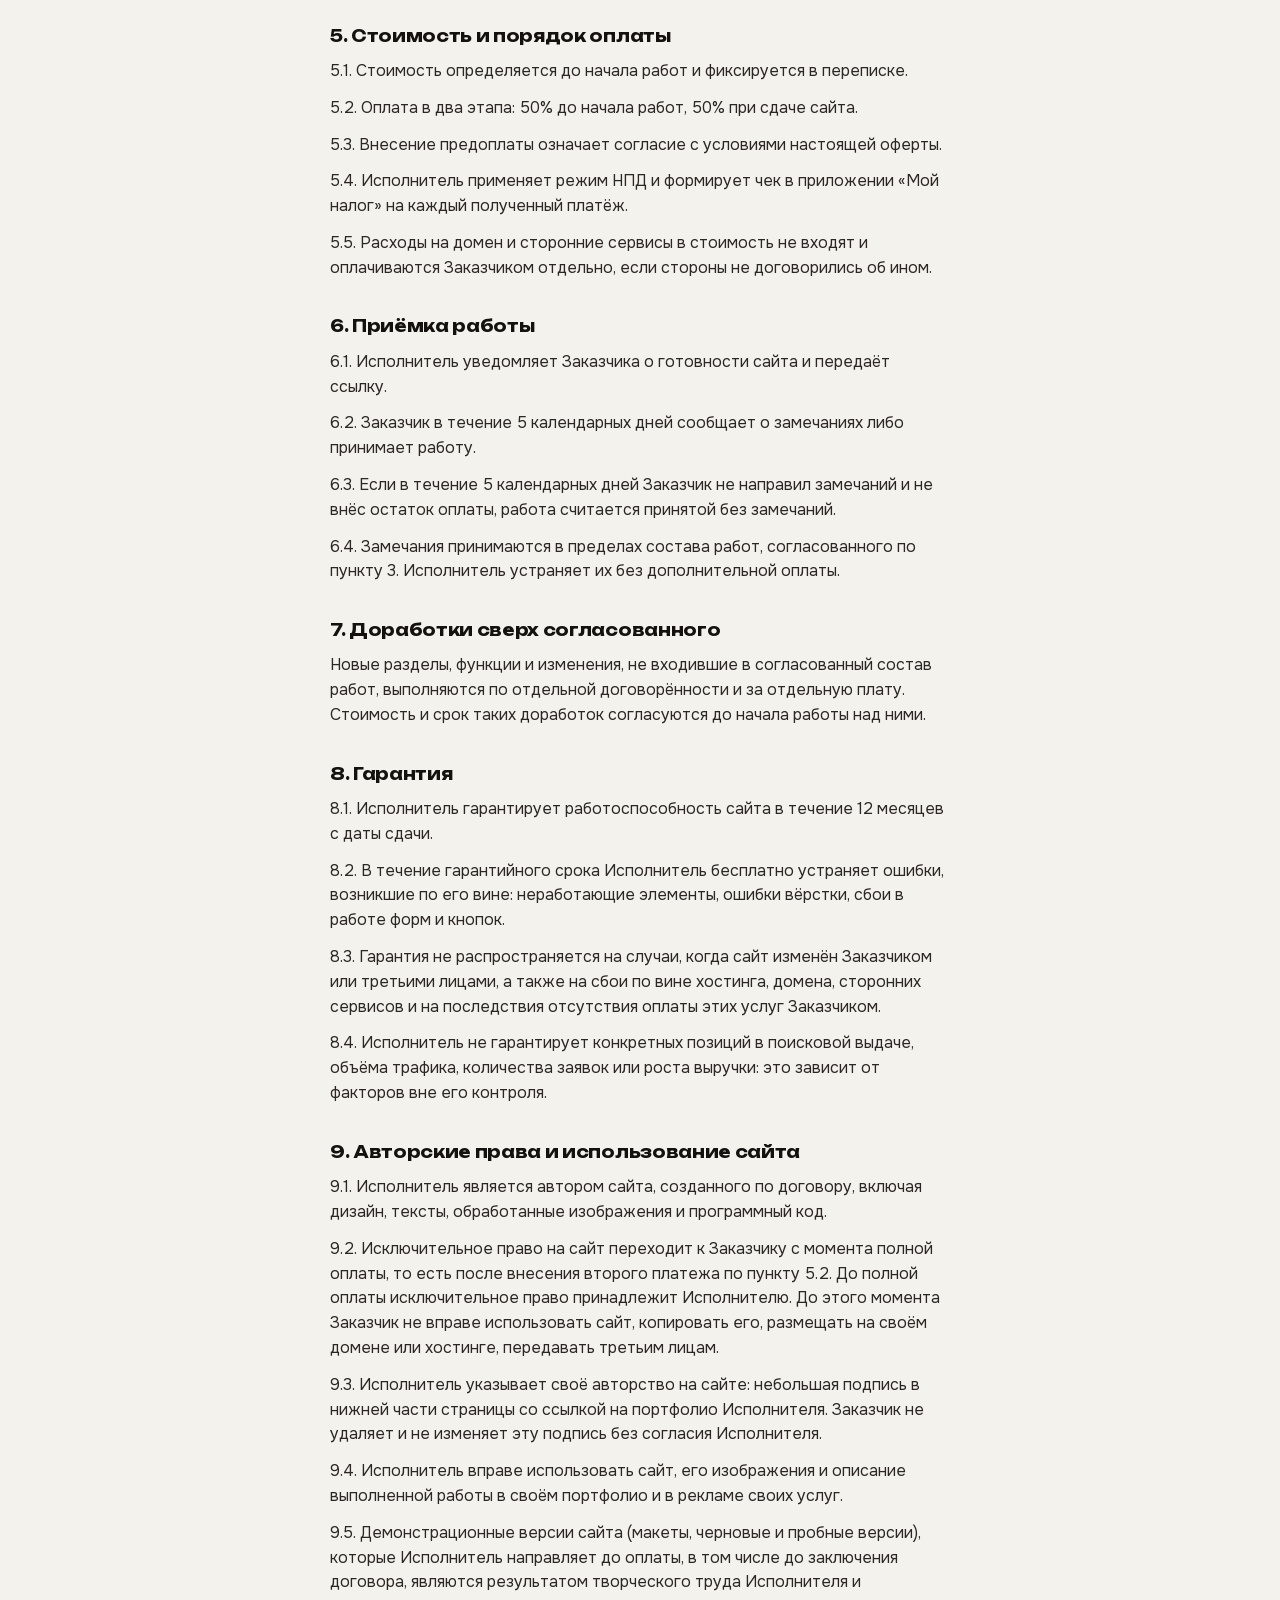
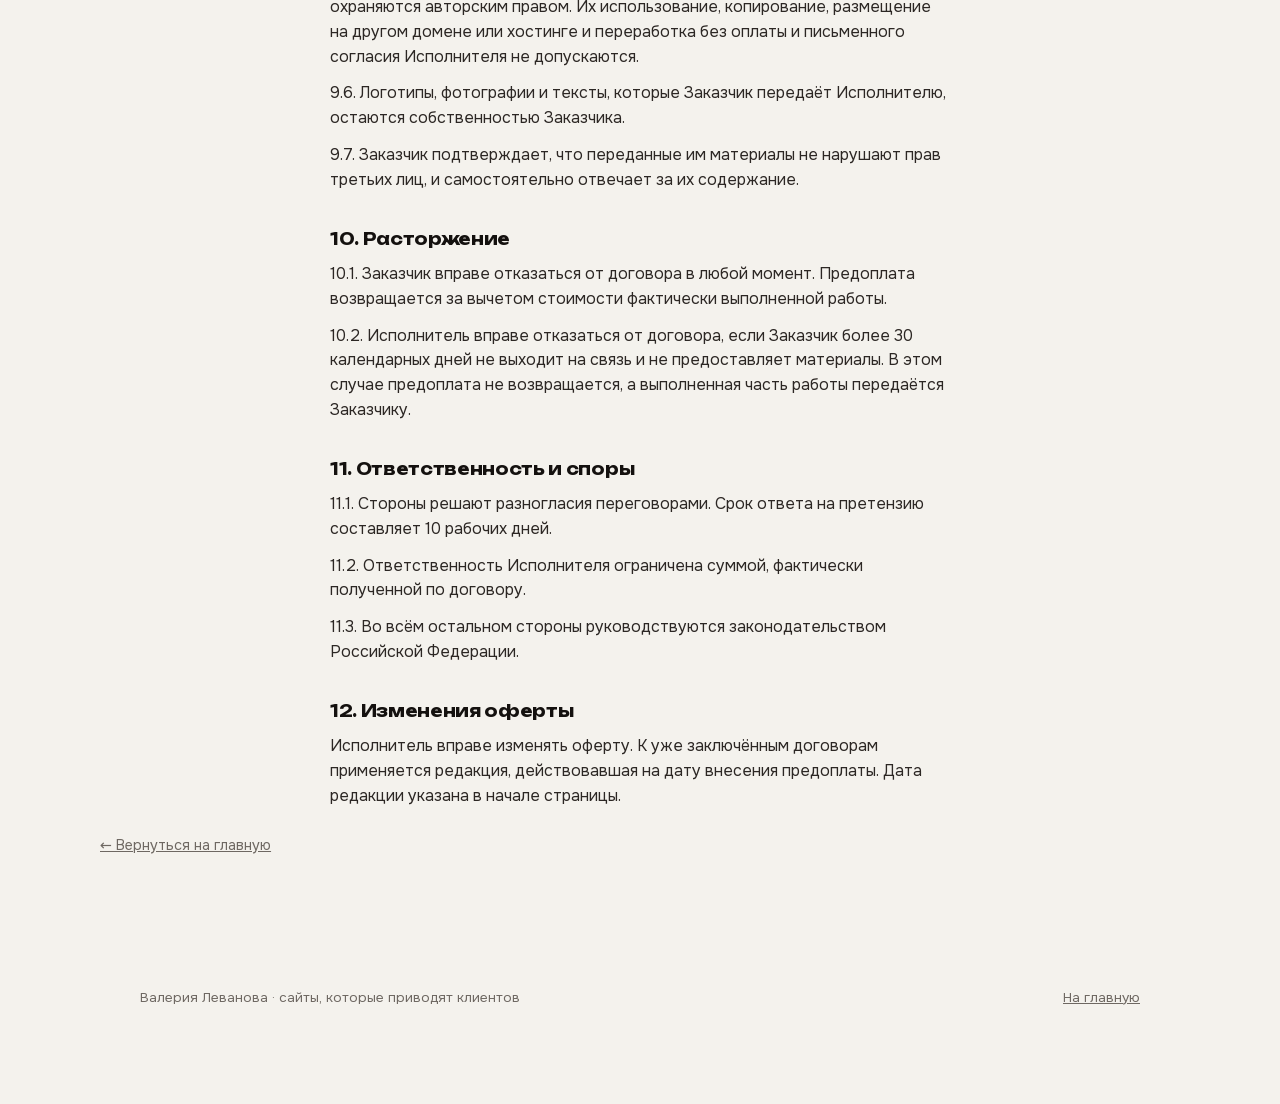
==== commit f6dee565: "Формулировки кейсов, подзаголовок про клиентов В Cuerpo убрана отсылка к медицинской лицензии, в «Кв" ====
--- a/oferta.html
+++ b/oferta.html
@@ -8,14 +8,14 @@
 <meta name="robots" content="noindex">
 <link rel="icon" href="assets/favicon.svg" type="image/svg+xml">
 <link rel="stylesheet" href="assets/fonts/fonts.css">
-<link rel="stylesheet" href="assets/style.css?v=14">
+<link rel="stylesheet" href="assets/style.css?v=15">
 <script src="assets/metrika.js?v=1" defer></script>
 </head>
 <body>
 
 <header class="top">
   <a class="top__name" href="index.html">Валерия Леванова</a>
-  <span class="top__role">дизайн сайтов</span>
+  <span class="top__role">сайты, которые приводят клиентов</span>
 </header>
 
 <section class="section">
@@ -155,11 +155,11 @@
 </section>
 
 <footer class="foot">
-  <p>Валерия Леванова · дизайн сайтов</p>
+  <p>Валерия Леванова · сайты, которые приводят клиентов</p>
   <p><a href="index.html">На главную</a></p>
 </footer>
 
-<script src="assets/app.js?v=14" defer></script>
+<script src="assets/app.js?v=15" defer></script>
 
 
 <div class="cookie" id="cookie" hidden>
--- a/assets/style.css
+++ b/assets/style.css
@@ -86,8 +86,13 @@
   font-size:.78rem;
   letter-spacing:.06em;
 }
-.top__name{font-weight:700}
+.top__name{font-weight:700; white-space:nowrap}
 .top__role{color:var(--ash)}
+
+/* на узком экране имя и подпись не помещаются в строку одним размером */
+@media (max-width:460px){
+  .top{font-size:.7rem; gap:8px}
+}
 
 /* ---------- главный экран ---------- */
 
